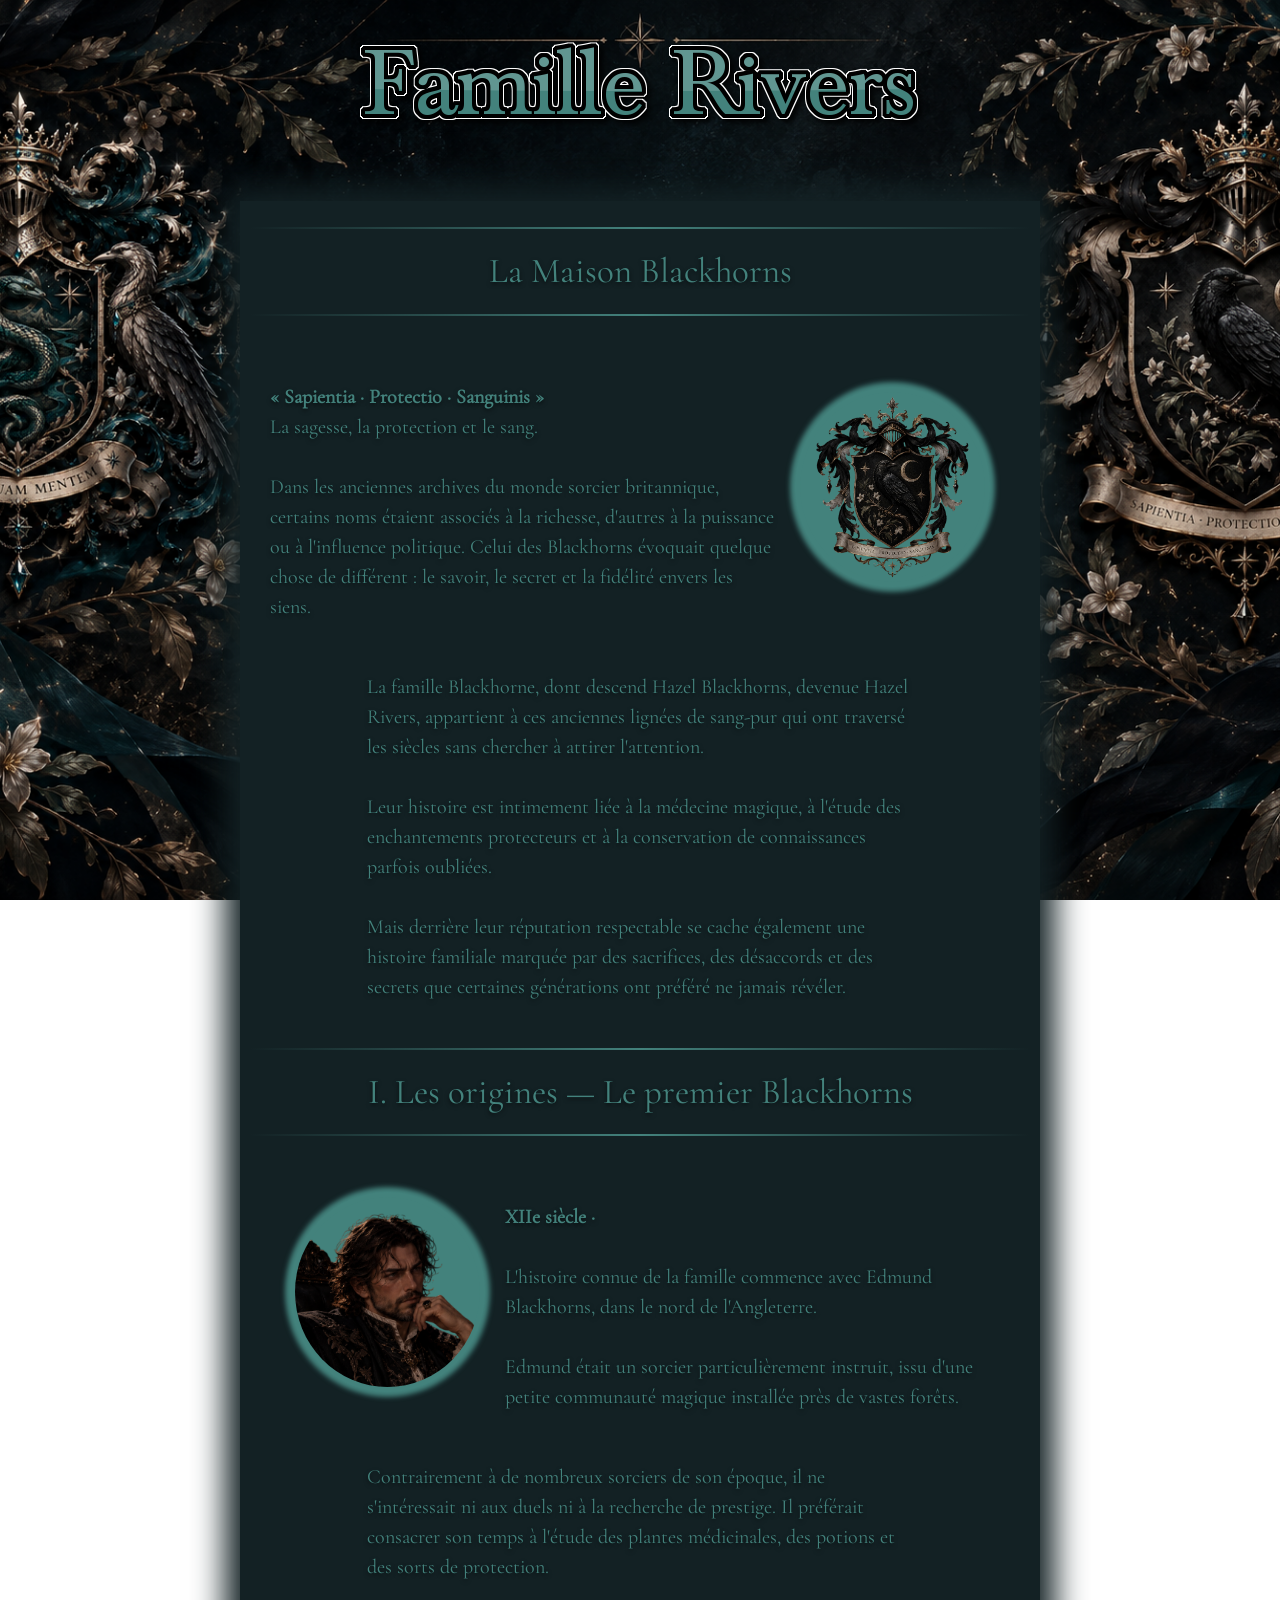
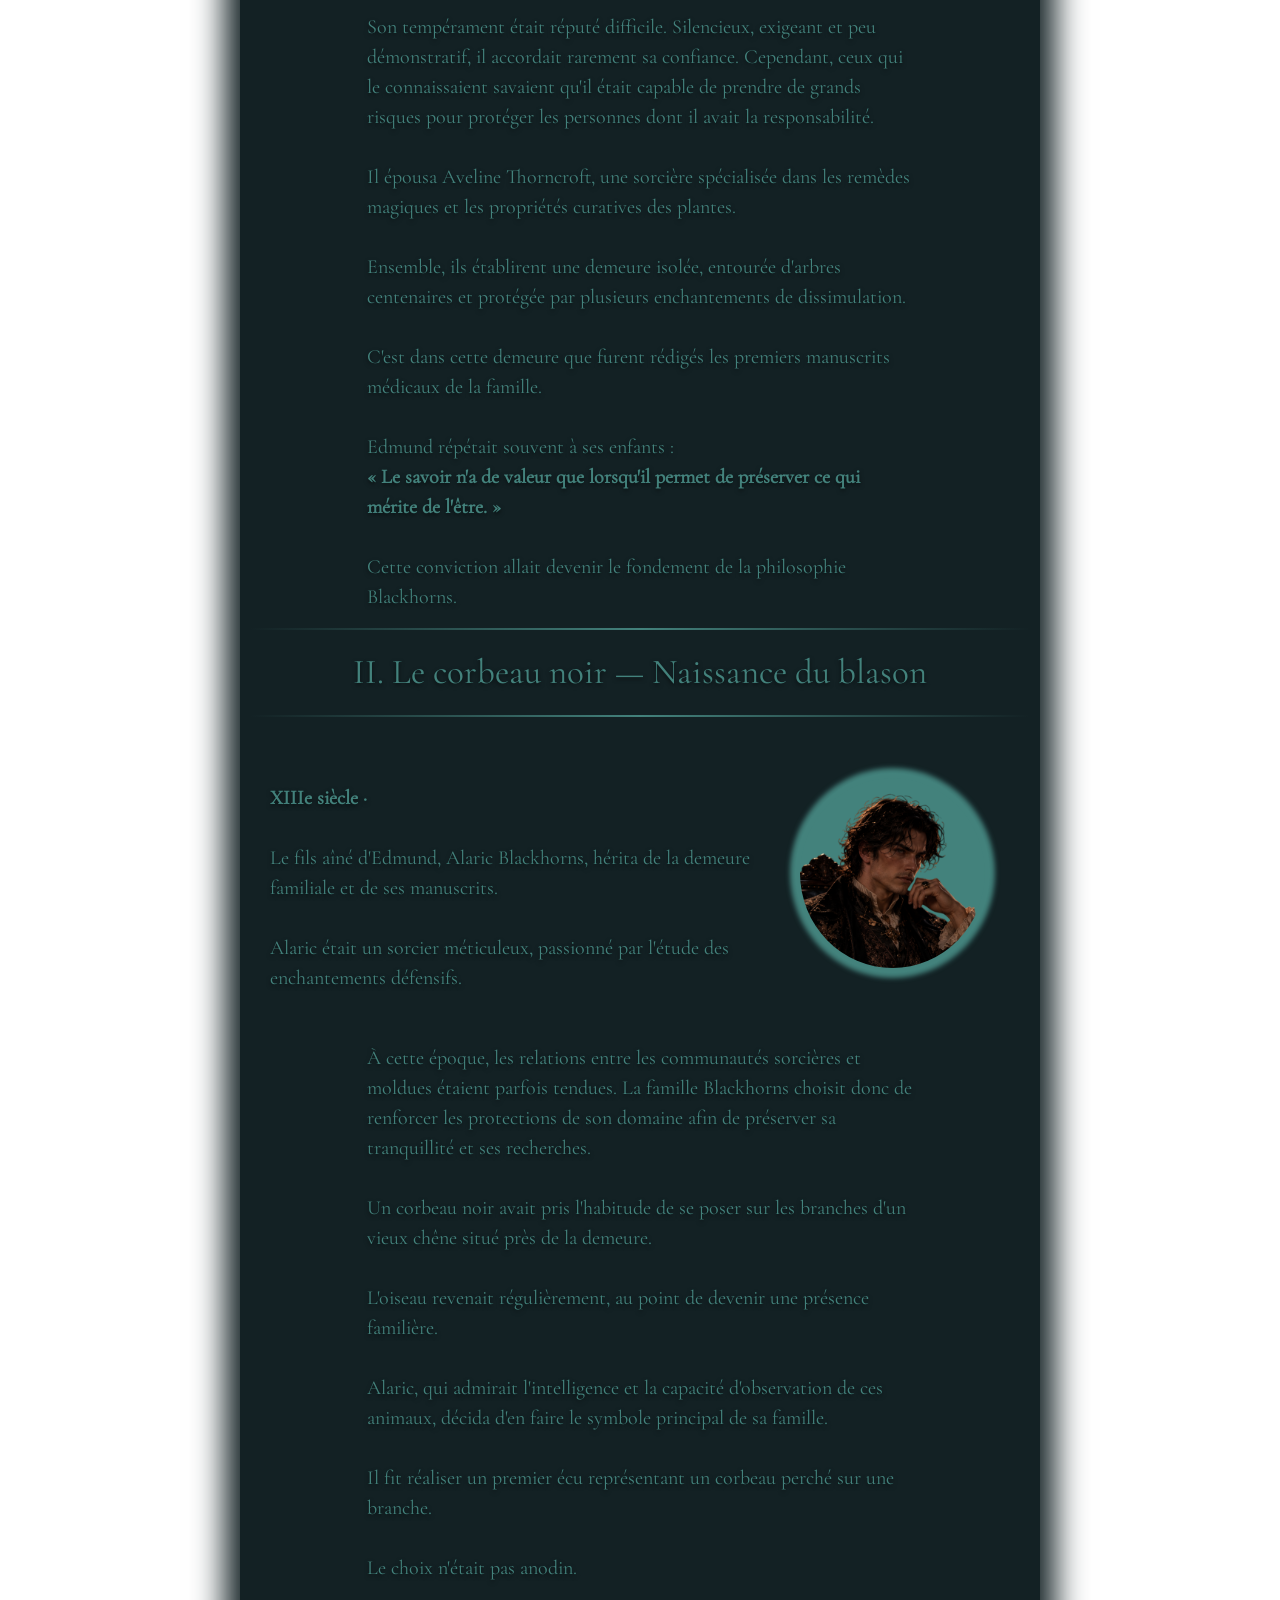
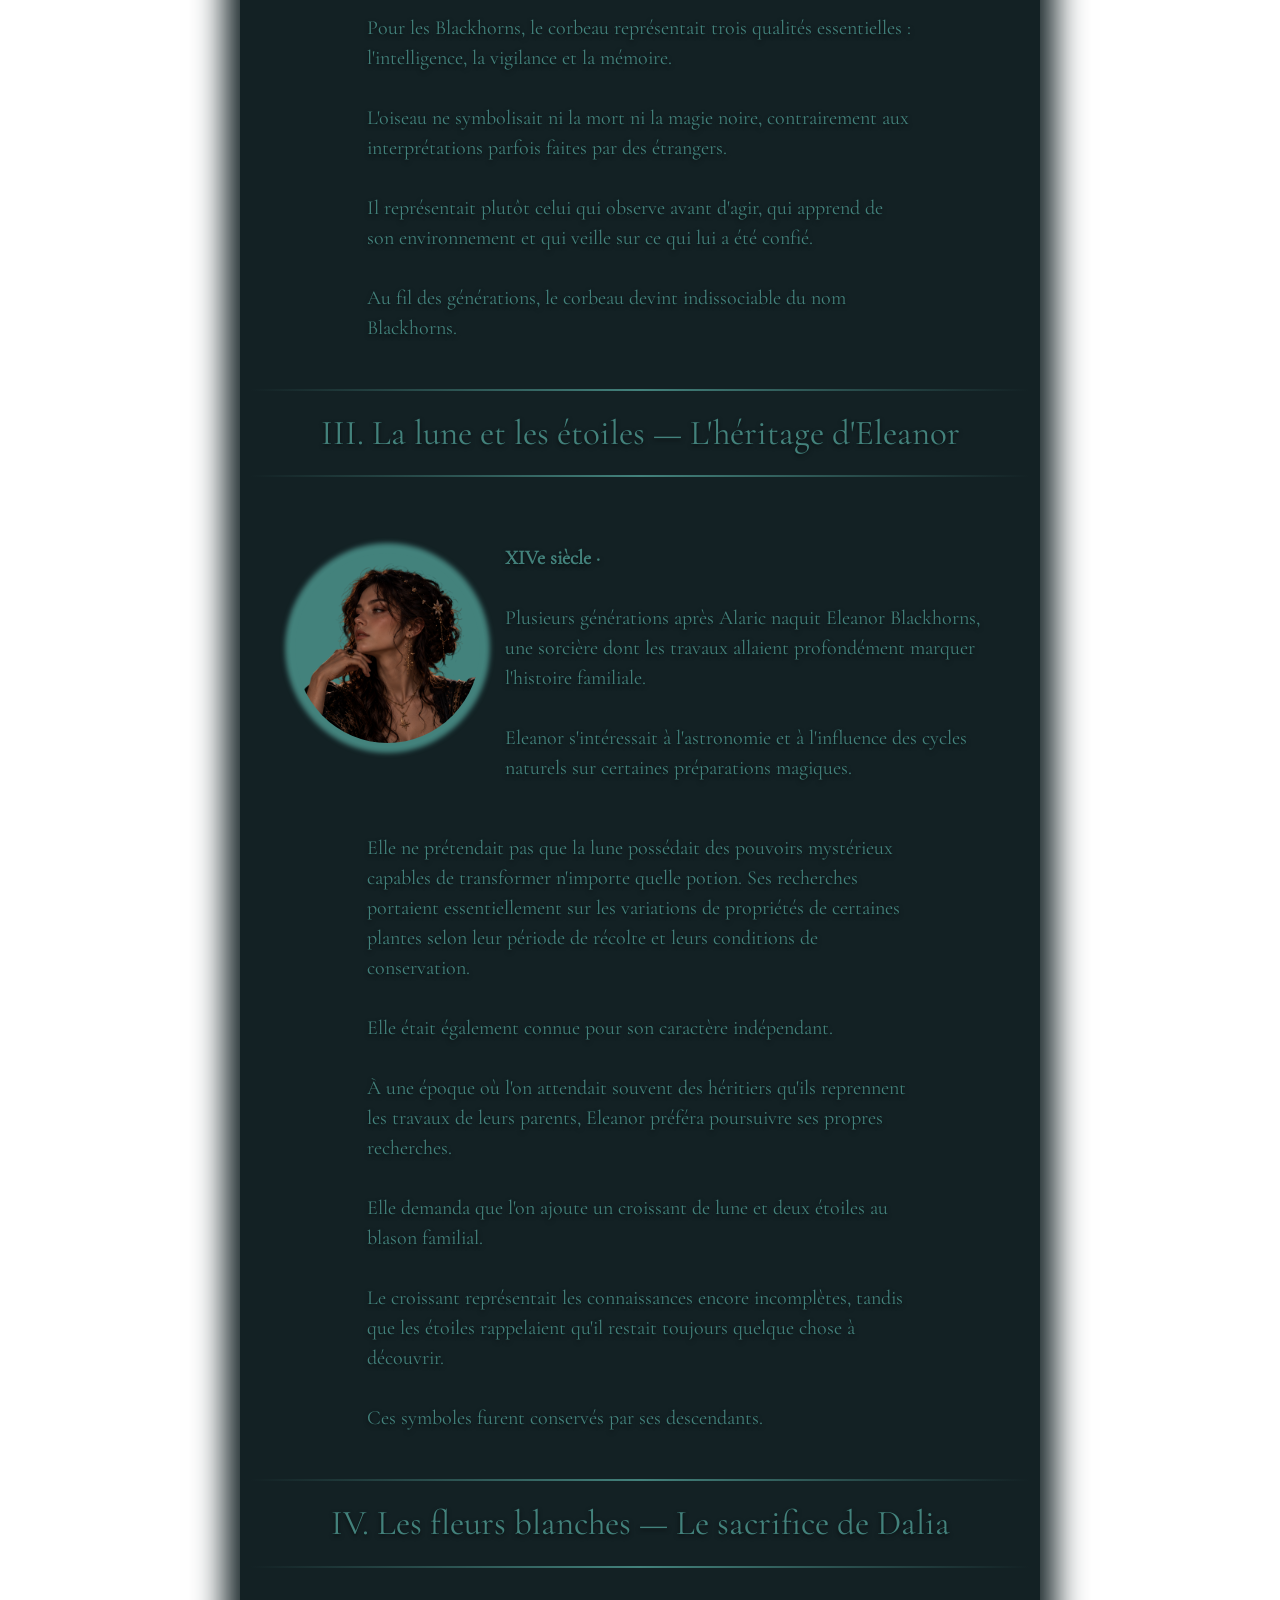
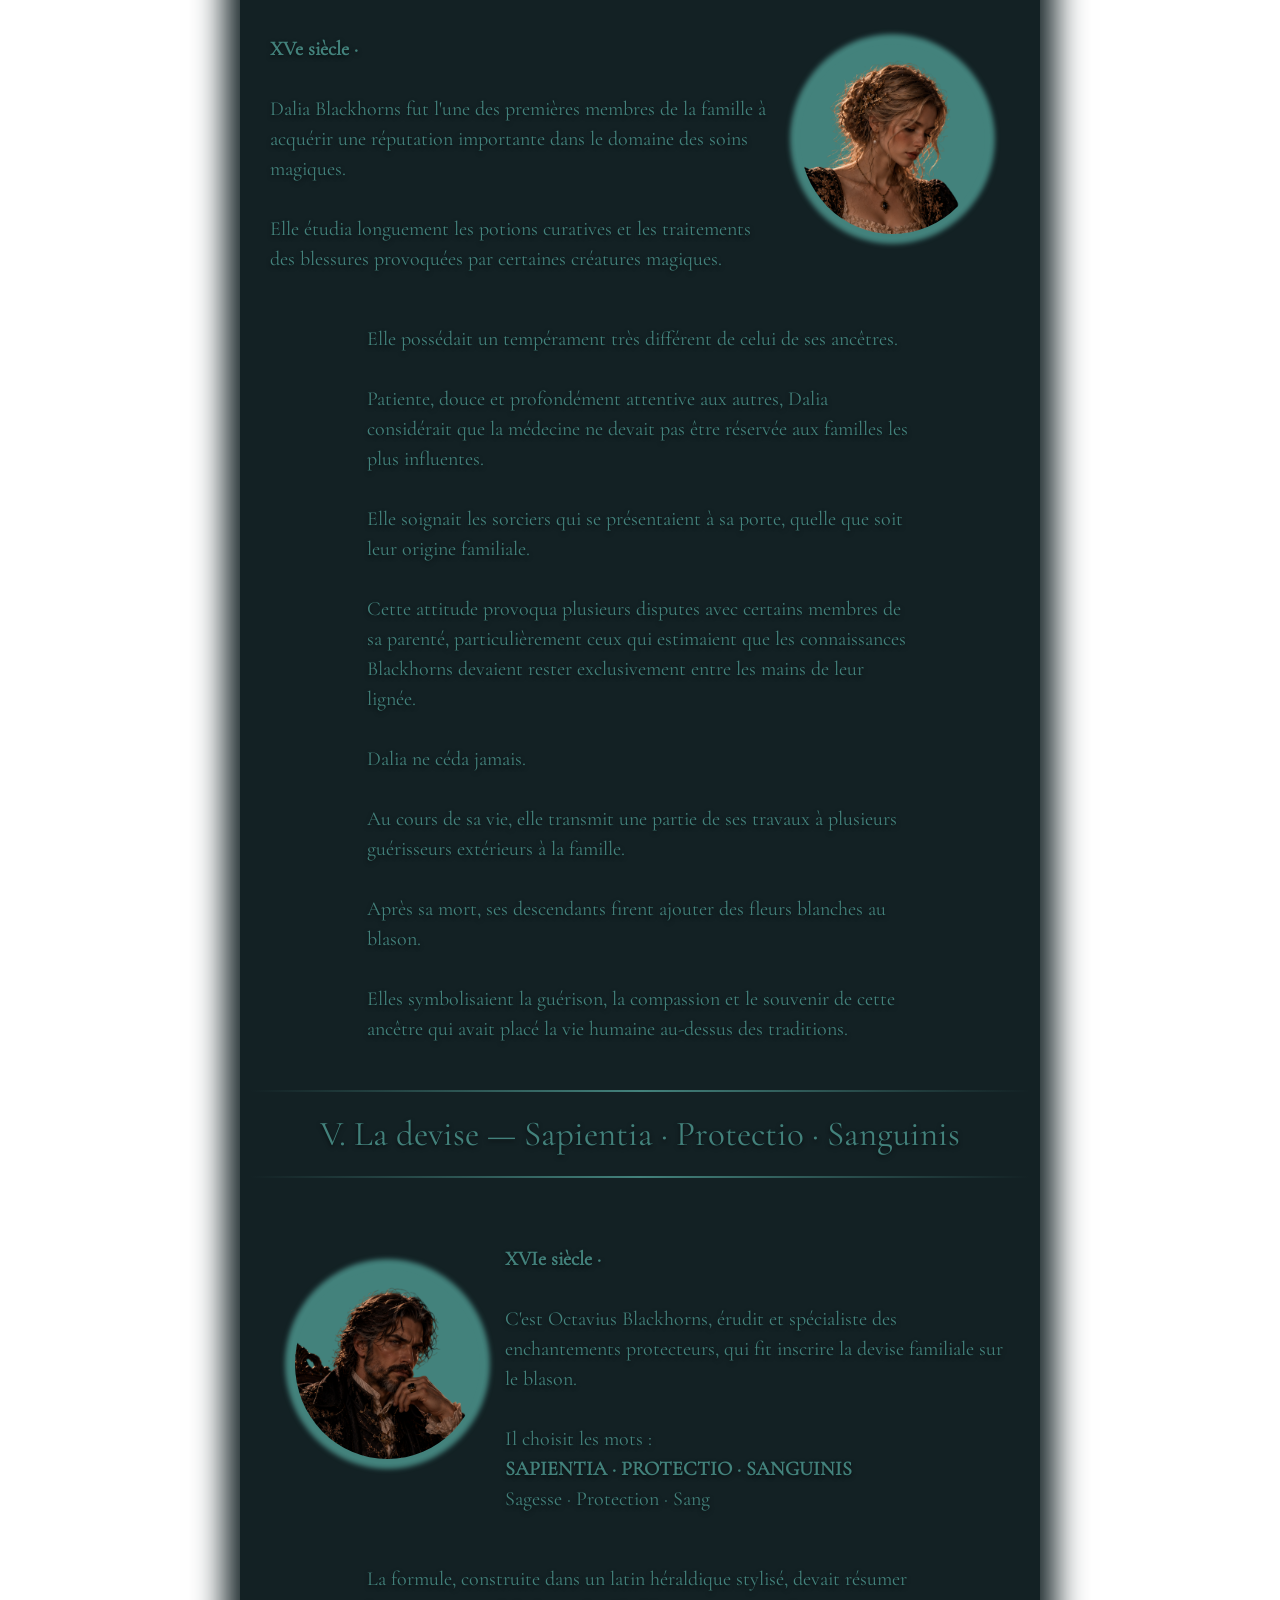
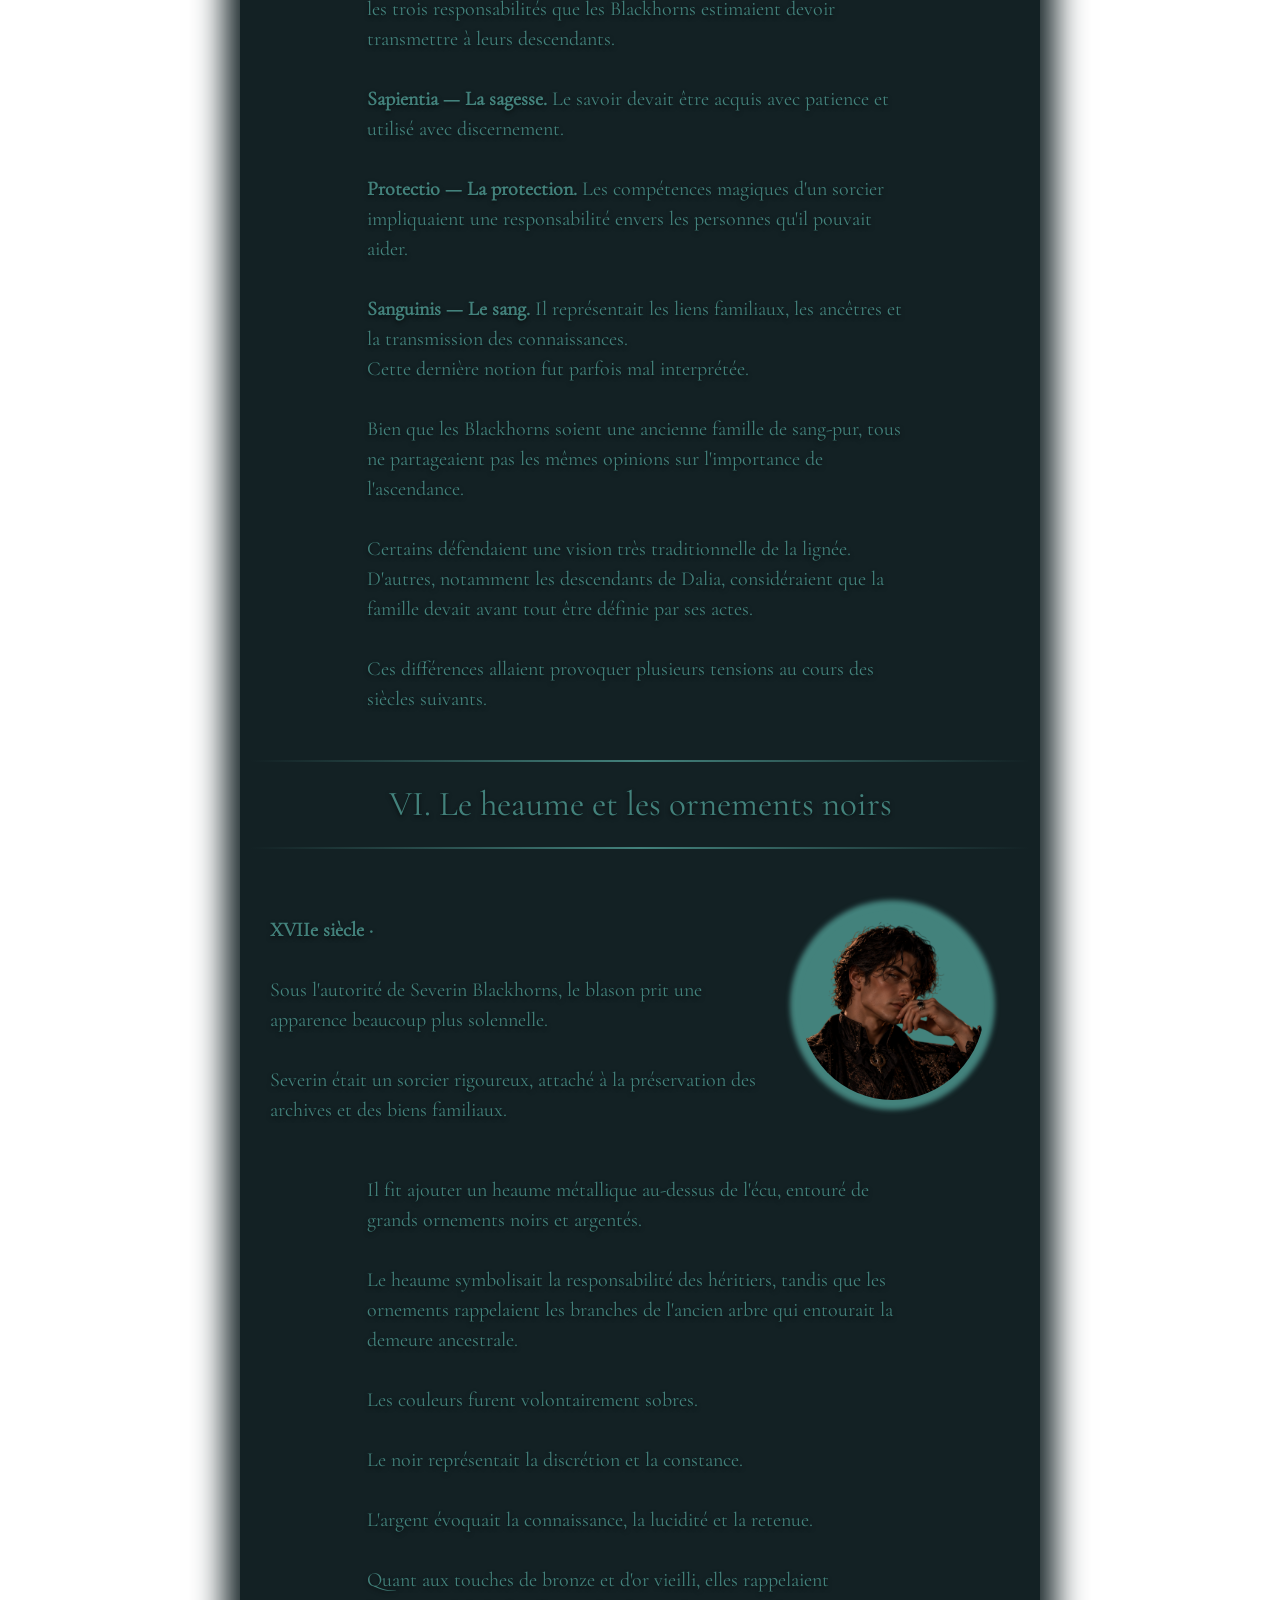
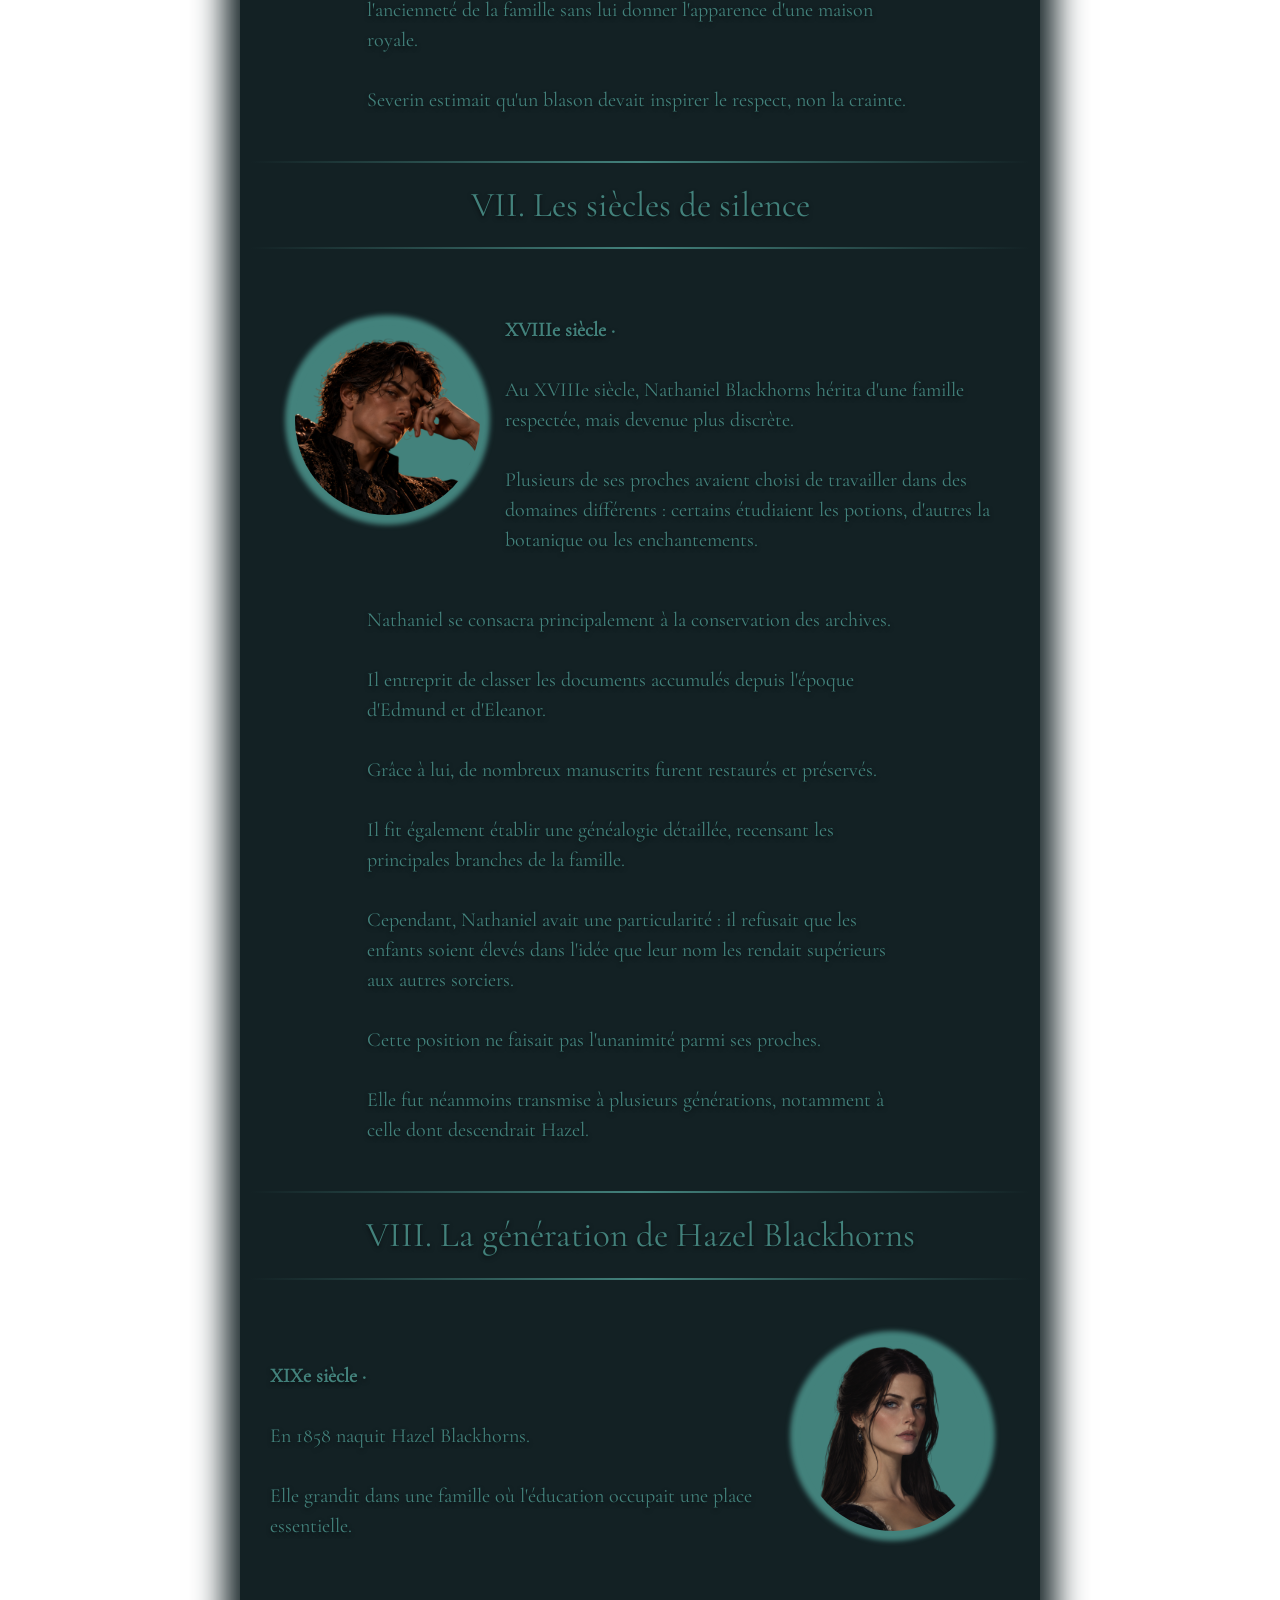
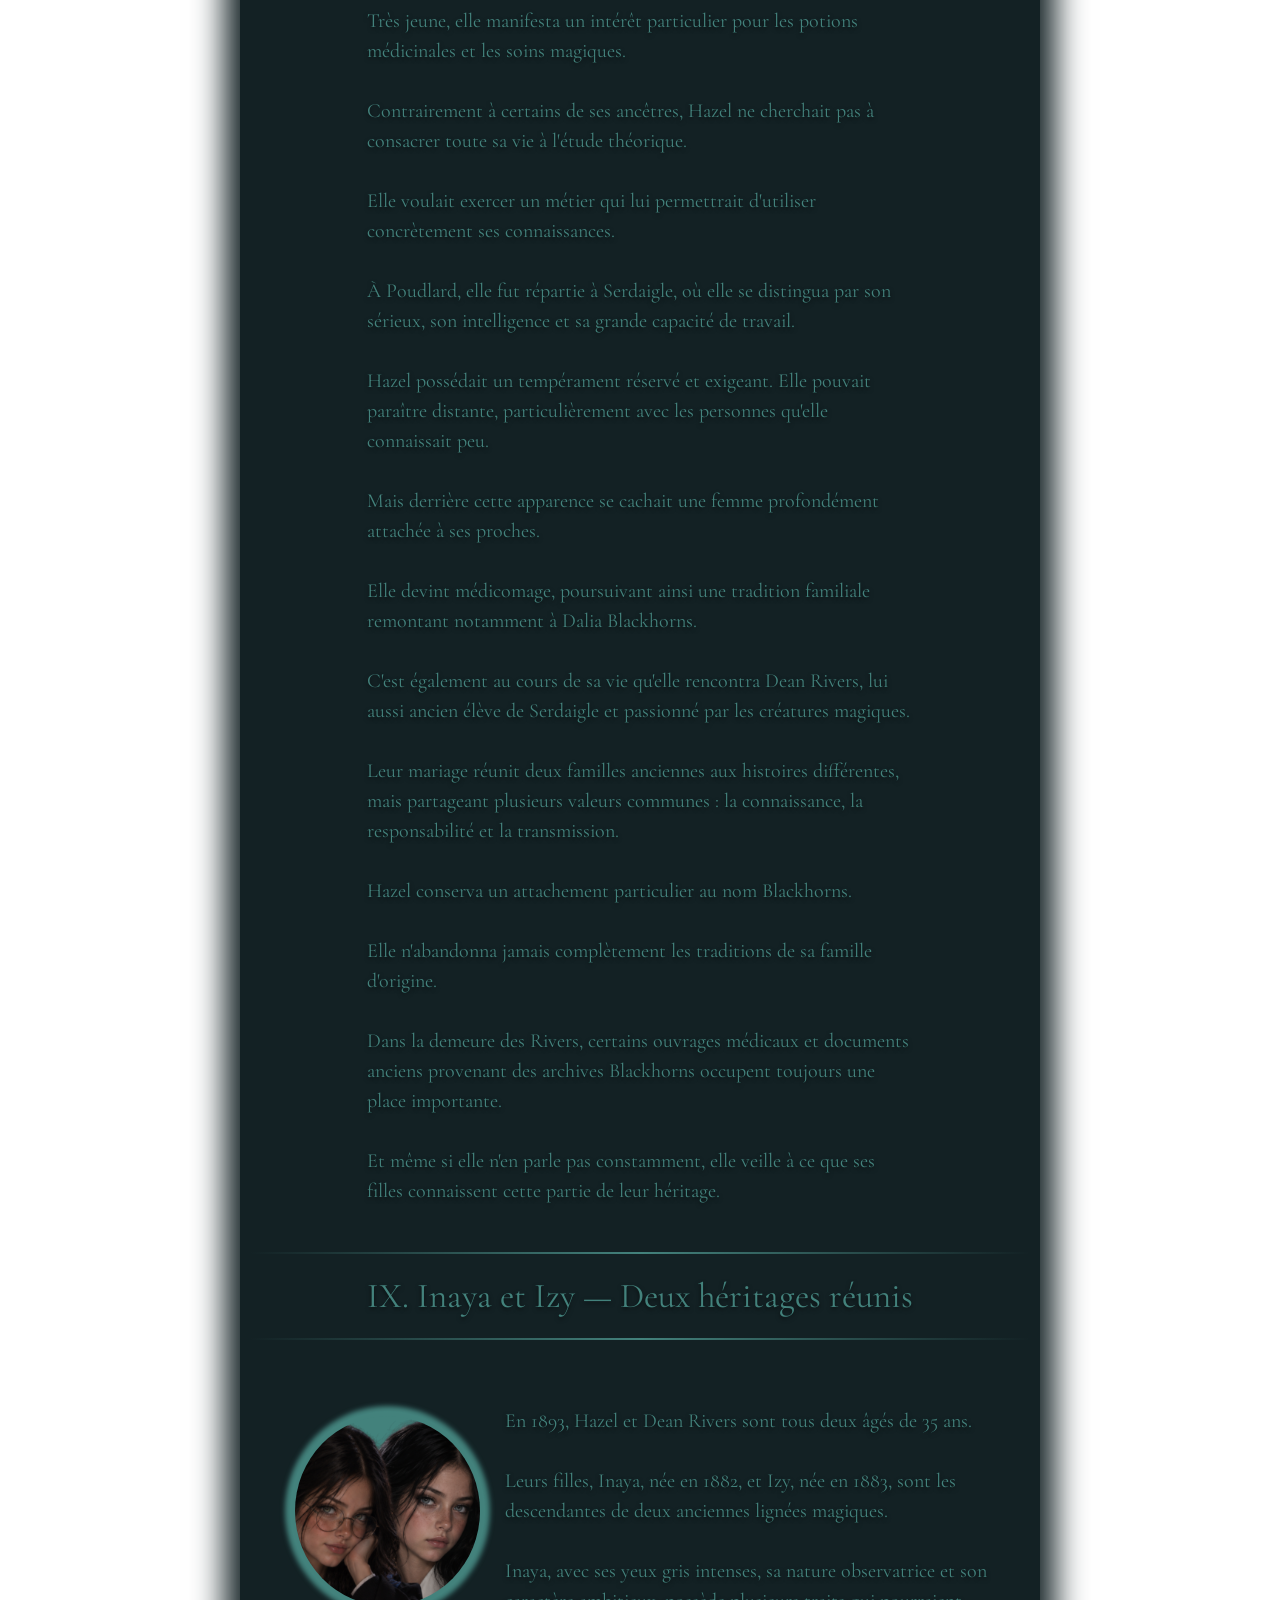
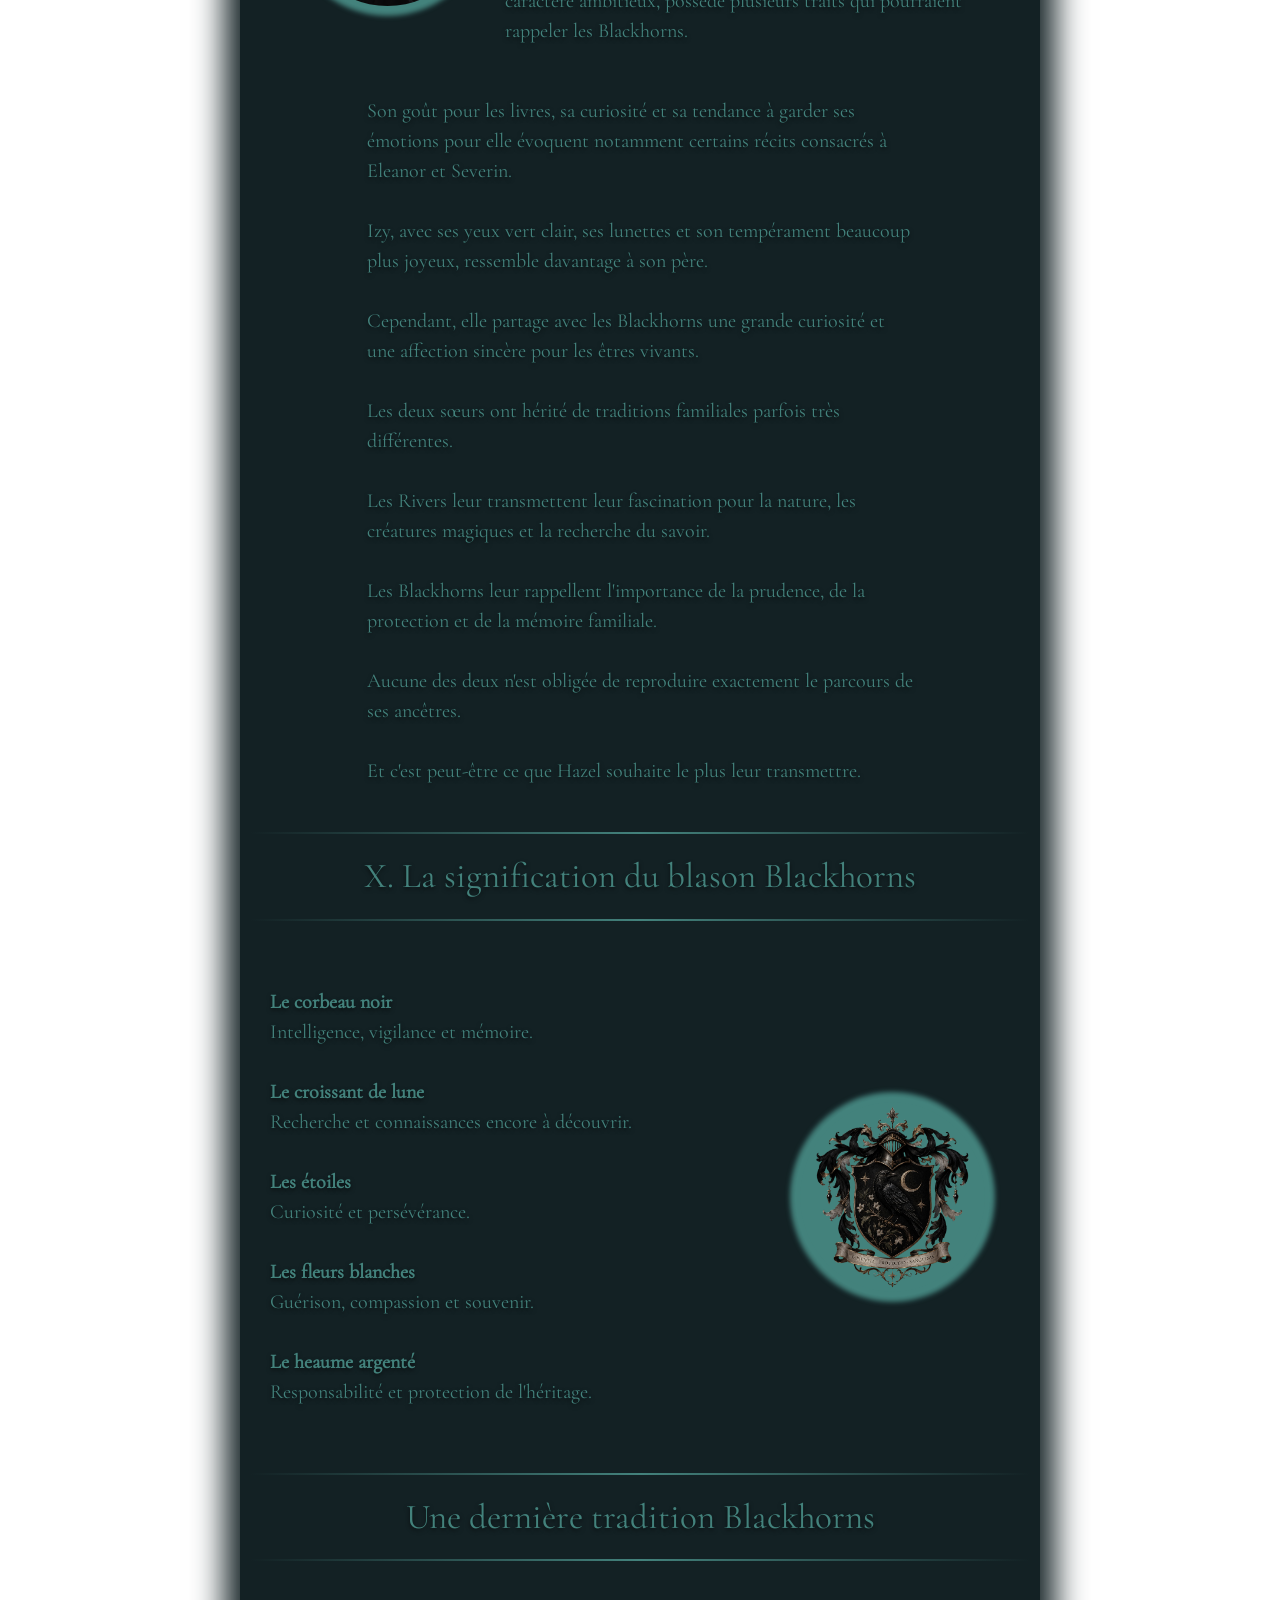
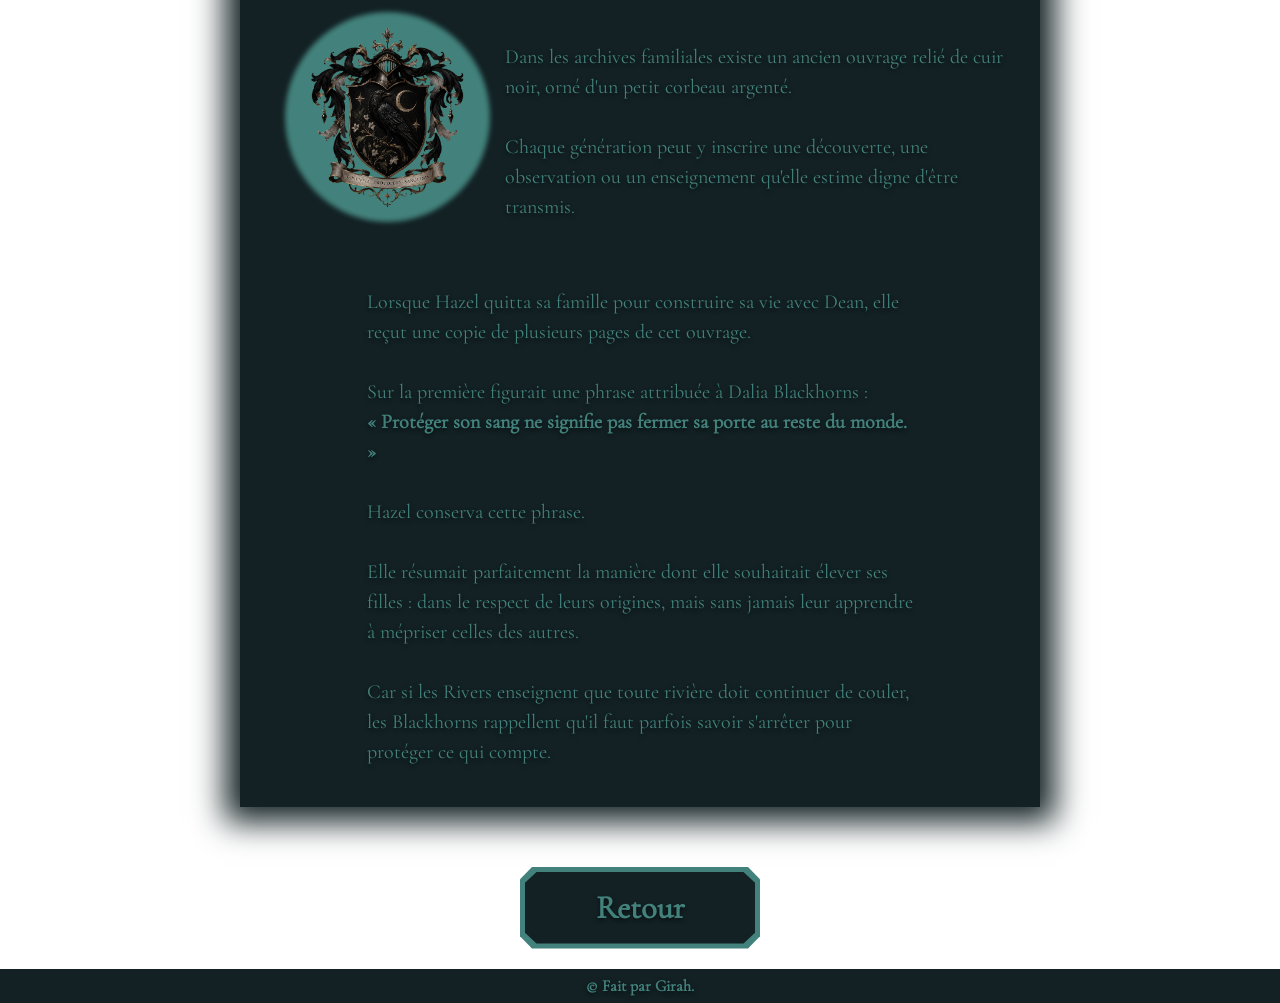
==== pages/blackhorns.html @ 3f609951 "Ajout img ancetre + blackhorns ok" ====
<!DOCTYPE html>
<html lang="en">
<head>
    <meta charset="UTF-8">
    <meta name="viewport" content="width=device-width, initial-scale=1.0">
    <title>Les Blackhorns</title>
    <link rel="stylesheet" href="../css/style.css">
</head>
<body>

    <header>
        <img src="../img/titre_header.png" alt="Titre du site" onclick="location.href='../index.html';" style="cursor: pointer;">
    </header>
    
    <main class="main-histoire">


        <div class="paragraphe">

            <hr class="gold-divider">
            <div class="txt-titre">
                <p>La Maison Blackhorns</p>
            </div>
            <hr class="gold-divider">

            <div class="txt-img">
                <div  class="cercle">
                    <img src="../img/embleme-blackhorns-petit.png" alt="Blason">
                </div>
                <div class="txt-para">
                    <b>« Sapientia · Protectio · Sanguinis »</b>
                    La sagesse, la protection et le sang.
                    
                    Dans les anciennes archives du monde sorcier britannique, certains noms étaient associés à la richesse, d'autres à la puissance ou à l'influence politique. Celui des Blackhorns évoquait quelque chose de différent : le savoir, le secret et la fidélité envers les siens. 
                </div>
            </div>
            <div class="txt-para">
                    La famille Blackhorne, dont descend Hazel Blackhorns, devenue Hazel Rivers, appartient à ces anciennes lignées de sang-pur qui ont traversé les siècles sans chercher à attirer l'attention.

                    Leur histoire est intimement liée à la médecine magique, à l'étude des enchantements protecteurs et à la conservation de connaissances parfois oubliées.

                    Mais derrière leur réputation respectable se cache également une histoire familiale marquée par des sacrifices, des désaccords et des secrets que certaines générations ont préféré ne jamais révéler.
            
            </div>
            
            <hr class="gold-divider">
            <div class="txt-titre">
                <p>I. Les origines — Le premier Blackhorns</p>
            </div>
            <hr class="gold-divider">

            <div class="img-txt">
                <div  class="cercle">
                    <img src="../img/blackhorns-edmund.png" alt="Edmund">
                </div>
                <div class="txt-para"> 
                    <b>XIIe siècle ·</b>

                    L'histoire connue de la famille commence avec Edmund Blackhorns, dans le nord de l'Angleterre.
                    
                    Edmund était un sorcier particulièrement instruit, issu d'une petite communauté magique installée près de vastes forêts.
                </div> 
            </div>
            <div class="txt-para"> 
                    Contrairement à de nombreux sorciers de son époque, il ne s'intéressait ni aux duels ni à la recherche de prestige. Il préférait consacrer son temps à l'étude des plantes médicinales, des potions et des sorts de protection.
                    
                    Son tempérament était réputé difficile. Silencieux, exigeant et peu démonstratif, il accordait rarement sa confiance. Cependant, ceux qui le connaissaient savaient qu'il était capable de prendre de grands risques pour protéger les personnes dont il avait la responsabilité.
                    
                    Il épousa Aveline Thorncroft, une sorcière spécialisée dans les remèdes magiques et les propriétés curatives des plantes.
                    
                    Ensemble, ils établirent une demeure isolée, entourée d'arbres centenaires et protégée par plusieurs enchantements de dissimulation.
                    
                    C'est dans cette demeure que furent rédigés les premiers manuscrits médicaux de la famille.
                    
                    Edmund répétait souvent à ses enfants :
                    <b>« Le savoir n'a de valeur que lorsqu'il permet de préserver ce qui mérite de l'être. »</b>
                    
                    Cette conviction allait devenir le fondement de la philosophie Blackhorns.
            </div> 

            <hr class="gold-divider">
            <div class="txt-titre">
                <p>II. Le corbeau noir — Naissance du blason</p>
            </div>
            <hr class="gold-divider">

            <div class="txt-img">
                <div  class="cercle">
                    <img src="../img/blackhorns-alaric.png" alt="Alaric">
                </div>
                <div class="txt-para">
                    <b>XIIIe siècle ·</b> 

                    Le fils aîné d'Edmund, Alaric Blackhorns, hérita de la demeure familiale et de ses manuscrits.

                    Alaric était un sorcier méticuleux, passionné par l'étude des enchantements défensifs.
                </div>
            </div>
            <div class="txt-para">
                    À cette époque, les relations entre les communautés sorcières et moldues étaient parfois tendues. La famille Blackhorns choisit donc de renforcer les protections de son domaine afin de préserver sa tranquillité et ses recherches.

                    Un corbeau noir avait pris l'habitude de se poser sur les branches d'un vieux chêne situé près de la demeure.

                    L'oiseau revenait régulièrement, au point de devenir une présence familière.

                    Alaric, qui admirait l'intelligence et la capacité d'observation de ces animaux, décida d'en faire le symbole principal de sa famille.

                    Il fit réaliser un premier écu représentant un corbeau perché sur une branche.

                    Le choix n'était pas anodin.

                    Pour les Blackhorns, le corbeau représentait trois qualités essentielles : l'intelligence, la vigilance et la mémoire.

                    L'oiseau ne symbolisait ni la mort ni la magie noire, contrairement aux interprétations parfois faites par des étrangers.

                    Il représentait plutôt celui qui observe avant d'agir, qui apprend de son environnement et qui veille sur ce qui lui a été confié.

                    Au fil des générations, le corbeau devint indissociable du nom Blackhorns.

            </div>

            <hr class="gold-divider">
            <div class="txt-titre">
                <p>III. La lune et les étoiles — L'héritage d'Eleanor</p>
            </div>
            <hr class="gold-divider">

            <div class="img-txt">
                <div  class="cercle">
                    <img src="../img/blackhorns-eleanor.png" alt="Eleanor">
                </div>
                <div class="txt-para"> 
                    <b>XIVe siècle ·</b>

                    Plusieurs générations après Alaric naquit Eleanor Blackhorns, une sorcière dont les travaux allaient profondément marquer l'histoire familiale.

                    Eleanor s'intéressait à l'astronomie et à l'influence des cycles naturels sur certaines préparations magiques.
                </div> 
            </div>
            <div class="txt-para"> 
                    Elle ne prétendait pas que la lune possédait des pouvoirs mystérieux capables de transformer n'importe quelle potion. Ses recherches portaient essentiellement sur les variations de propriétés de certaines plantes selon leur période de récolte et leurs conditions de conservation.

                    Elle était également connue pour son caractère indépendant.

                    À une époque où l'on attendait souvent des héritiers qu'ils reprennent les travaux de leurs parents, Eleanor préféra poursuivre ses propres recherches.

                    Elle demanda que l'on ajoute un croissant de lune et deux étoiles au blason familial.

                    Le croissant représentait les connaissances encore incomplètes, tandis que les étoiles rappelaient qu'il restait toujours quelque chose à découvrir.

                    Ces symboles furent conservés par ses descendants.

            </div> 
         
            <hr class="gold-divider">
            <div class="txt-titre">
                <p>IV. Les fleurs blanches — Le sacrifice de Dalia</p>
            </div>
            <hr class="gold-divider">

            <div class="txt-img">
                <div  class="cercle">
                    <img src="../img/blackhorns-dalia.png" alt="Dalia">
                </div>
                <div class="txt-para">
                    <b>XVe siècle ·</b> 

                    Dalia Blackhorns fut l'une des premières membres de la famille à acquérir une réputation importante dans le domaine des soins magiques.

                    Elle étudia longuement les potions curatives et les traitements des blessures provoquées par certaines créatures magiques.
                </div>
            </div>
            <div class="txt-para">
                   Elle possédait un tempérament très différent de celui de ses ancêtres.

                   Patiente, douce et profondément attentive aux autres, Dalia considérait que la médecine ne devait pas être réservée aux familles les plus influentes.

                   Elle soignait les sorciers qui se présentaient à sa porte, quelle que soit leur origine familiale.

                   Cette attitude provoqua plusieurs disputes avec certains membres de sa parenté, particulièrement ceux qui estimaient que les connaissances Blackhorns devaient rester exclusivement entre les mains de leur lignée.

                   Dalia ne céda jamais.

                   Au cours de sa vie, elle transmit une partie de ses travaux à plusieurs guérisseurs extérieurs à la famille.

                   Après sa mort, ses descendants firent ajouter des fleurs blanches au blason.

                   Elles symbolisaient la guérison, la compassion et le souvenir de cette ancêtre qui avait placé la vie humaine au-dessus des traditions.

            </div>
            
            <hr class="gold-divider">
            <div class="txt-titre">
                <p>V. La devise — Sapientia · Protectio · Sanguinis</p>
            </div>
            <hr class="gold-divider">

            <div class="img-txt">
                <div  class="cercle">
                    <img src="../img/blackhorns-octavius.png" alt="Octavius">
                </div>
                <div class="txt-para"> 
                    <b>XVIe siècle · </b>

                    C'est Octavius Blackhorns, érudit et spécialiste des enchantements protecteurs, qui fit inscrire la devise familiale sur le blason.
                
                    Il choisit les mots :
                    <b>SAPIENTIA · PROTECTIO · SANGUINIS</b>
                    Sagesse · Protection · Sang
                </div> 
            </div>
            <div class="txt-para"> 
                    La formule, construite dans un latin héraldique stylisé, devait résumer les trois responsabilités que les Blackhorns estimaient devoir transmettre à leurs descendants.

                    <b>Sapientia — La sagesse.</b> Le savoir devait être acquis avec patience et utilisé avec discernement.

                    <b>Protectio — La protection.</b> Les compétences magiques d'un sorcier impliquaient une responsabilité envers les personnes qu'il pouvait aider.

                    <b>Sanguinis — Le sang.</b> Il représentait les liens familiaux, les ancêtres et la transmission des connaissances.
                    Cette dernière notion fut parfois mal interprétée.

                    Bien que les Blackhorns soient une ancienne famille de sang-pur, tous ne partageaient pas les mêmes opinions sur l'importance de l'ascendance.

                    Certains défendaient une vision très traditionnelle de la lignée. D'autres, notamment les descendants de Dalia, considéraient que la famille devait avant tout être définie par ses actes.

                    Ces différences allaient provoquer plusieurs tensions au cours des siècles suivants.

            </div> 

            <hr class="gold-divider">
            <div class="txt-titre">
                <p>VI. Le heaume et les ornements noirs</p>
            </div>
            <hr class="gold-divider">

            <div class="txt-img">
                <div  class="cercle">
                    <img src="../img/blackhorns-severin.png" alt="Severin">
                </div>
                <div class="txt-para">
                    <b>XVIIe siècle · </b>

                    Sous l'autorité de Severin Blackhorns, le blason prit une apparence beaucoup plus solennelle.

                    Severin était un sorcier rigoureux, attaché à la préservation des archives et des biens familiaux.
                </div>
            </div>
            <div class="txt-para">
                   Il fit ajouter un heaume métallique au-dessus de l'écu, entouré de grands ornements noirs et argentés.

                   Le heaume symbolisait la responsabilité des héritiers, tandis que les ornements rappelaient les branches de l'ancien arbre qui entourait la demeure ancestrale.

                   Les couleurs furent volontairement sobres.

                   Le noir représentait la discrétion et la constance.

                   L'argent évoquait la connaissance, la lucidité et la retenue.

                   Quant aux touches de bronze et d'or vieilli, elles rappelaient l'ancienneté de la famille sans lui donner l'apparence d'une maison royale.

                   Severin estimait qu'un blason devait inspirer le respect, non la crainte.

            </div>
            
            <hr class="gold-divider">
            <div class="txt-titre">
                <p>VII. Les siècles de silence</p>
            </div>
            <hr class="gold-divider">

            <div class="img-txt">
                <div  class="cercle">
                    <img src="../img/blackhorns-nathaniel.png" alt="Nathaniel">
                </div>
                <div class="txt-para"> 
                    <b>XVIIIe siècle ·</b>

                    Au XVIIIe siècle, Nathaniel Blackhorns hérita d'une famille respectée, mais devenue plus discrète.

                    Plusieurs de ses proches avaient choisi de travailler dans des domaines différents : certains étudiaient les potions, d'autres la botanique ou les enchantements.
                </div> 
            </div>
            <div class="txt-para"> 
                    Nathaniel se consacra principalement à la conservation des archives.

                    Il entreprit de classer les documents accumulés depuis l'époque d'Edmund et d'Eleanor.

                    Grâce à lui, de nombreux manuscrits furent restaurés et préservés.

                    Il fit également établir une généalogie détaillée, recensant les principales branches de la famille.

                    Cependant, Nathaniel avait une particularité : il refusait que les enfants soient élevés dans l'idée que leur nom les rendait supérieurs aux autres sorciers.

                    Cette position ne faisait pas l'unanimité parmi ses proches.

                    Elle fut néanmoins transmise à plusieurs générations, notamment à celle dont descendrait Hazel.
                    
            </div> 

            <hr class="gold-divider">
            <div class="txt-titre">
                <p>VIII. La génération de Hazel Blackhorns</p>
            </div>
            <hr class="gold-divider">

            <div class="txt-img">
                <div  class="cercle">
                    <img src="../img/hazel.png" alt="Hazel">
                </div>
                <div class="txt-para">
                    <b>XIXe siècle · </b>

                    En 1858 naquit Hazel Blackhorns.

                    Elle grandit dans une famille où l'éducation occupait une place essentielle.
                </div>
            </div>
            <div class="txt-para">
                   Très jeune, elle manifesta un intérêt particulier pour les potions médicinales et les soins magiques.

                   Contrairement à certains de ses ancêtres, Hazel ne cherchait pas à consacrer toute sa vie à l'étude théorique.

                   Elle voulait exercer un métier qui lui permettrait d'utiliser concrètement ses connaissances.

                   À Poudlard, elle fut répartie à Serdaigle, où elle se distingua par son sérieux, son intelligence et sa grande capacité de travail.

                   Hazel possédait un tempérament réservé et exigeant. Elle pouvait paraître distante, particulièrement avec les personnes qu'elle connaissait peu.

                   Mais derrière cette apparence se cachait une femme profondément attachée à ses proches.

                   Elle devint médicomage, poursuivant ainsi une tradition familiale remontant notamment à Dalia Blackhorns.

                   C'est également au cours de sa vie qu'elle rencontra Dean Rivers, lui aussi ancien élève de Serdaigle et passionné par les créatures magiques.

                   Leur mariage réunit deux familles anciennes aux histoires différentes, mais partageant plusieurs valeurs communes : la connaissance, la responsabilité et la transmission.

                   Hazel conserva un attachement particulier au nom Blackhorns.

                   Elle n'abandonna jamais complètement les traditions de sa famille d'origine.

                   Dans la demeure des Rivers, certains ouvrages médicaux et documents anciens provenant des archives Blackhorns occupent toujours une place importante.

                   Et même si elle n'en parle pas constamment, elle veille à ce que ses filles connaissent cette partie de leur héritage.

            </div>

            <hr class="gold-divider">
            <div class="txt-titre">
                <p>IX. Inaya et Izy — Deux héritages réunis</p>
            </div>
            <hr class="gold-divider">

            <div class="img-txt">
                <div  class="cercle">
                    <img src="../img/inizy.png" alt="Inaya et Izy">
                </div>
                <div class="txt-para"> 
                    En 1893, Hazel et Dean Rivers sont tous deux âgés de 35 ans.

                    Leurs filles, Inaya, née en 1882, et Izy, née en 1883, sont les descendantes de deux anciennes lignées magiques.

                    Inaya, avec ses yeux gris intenses, sa nature observatrice et son caractère ambitieux, possède plusieurs traits qui pourraient rappeler les Blackhorns.
                </div> 
            </div>
            <div class="txt-para"> 
                    Son goût pour les livres, sa curiosité et sa tendance à garder ses émotions pour elle évoquent notamment certains récits consacrés à Eleanor et Severin.

                    Izy, avec ses yeux vert clair, ses lunettes et son tempérament beaucoup plus joyeux, ressemble davantage à son père.

                    Cependant, elle partage avec les Blackhorns une grande curiosité et une affection sincère pour les êtres vivants.

                    Les deux sœurs ont hérité de traditions familiales parfois très différentes.

                    Les Rivers leur transmettent leur fascination pour la nature, les créatures magiques et la recherche du savoir.

                    Les Blackhorns leur rappellent l'importance de la prudence, de la protection et de la mémoire familiale.

                    Aucune des deux n'est obligée de reproduire exactement le parcours de ses ancêtres.

                    Et c'est peut-être ce que Hazel souhaite le plus leur transmettre.
                    
            </div> 

            <hr class="gold-divider">
            <div class="txt-titre">
                <p>X. La signification du blason Blackhorns</p>
            </div>
            <hr class="gold-divider">

            <div class="txt-img">
                <div  class="cercle">
                    <img src="../img/embleme-blackhorns-petit.png" alt="Emblème Blackhorns">
                </div>
                <div class="txt-para">
                    <b>Le corbeau noir</b>
                    Intelligence, vigilance et mémoire.

                    <b>Le croissant de lune</b>
                    Recherche et connaissances encore à découvrir.

                    <b>Les étoiles</b>
                    Curiosité et persévérance.

                    <b>Les fleurs blanches</b>
                    Guérison, compassion et souvenir.

                    <b>Le heaume argenté</b>
                    Responsabilité et protection de l'héritage.

                </div>
            </div>

            <hr class="gold-divider">
            <div class="txt-titre">
                <p>Une dernière tradition Blackhorns</p>
            </div>
            <hr class="gold-divider">

            <div class="img-txt">
                <div  class="cercle">
                    <img src="../img/embleme-blackhorns-petit.png" alt="Emblème Blackhorns">
                </div>
                <div class="txt-para"> 
                    Dans les archives familiales existe un ancien ouvrage relié de cuir noir, orné d'un petit corbeau argenté.

                    Chaque génération peut y inscrire une découverte, une observation ou un enseignement qu'elle estime digne d'être transmis.
                </div> 
            </div>
            <div class="txt-para"> 
                    Lorsque Hazel quitta sa famille pour construire sa vie avec Dean, elle reçut une copie de plusieurs pages de cet ouvrage.

                    Sur la première figurait une phrase attribuée à Dalia Blackhorns :
                    <b>« Protéger son sang ne signifie pas fermer sa porte au reste du monde. »</b>

                    Hazel conserva cette phrase.

                    Elle résumait parfaitement la manière dont elle souhaitait élever ses filles : dans le respect de leurs origines, mais sans jamais leur apprendre à mépriser celles des autres.

                    Car si les Rivers enseignent que toute rivière doit continuer de couler, les Blackhorns rappellent qu'il faut parfois savoir s'arrêter pour protéger ce qui compte.
                    
            </div> 
        </div>

       <div class="box-emblem btn-retour" onclick="location.href='../index.html';" style="cursor: pointer;">
            <div class="btn-emblem-border">
                <p class="btn-emblem">Retour</p>
            </div>
        </div>
    </main>

    <footer>
        <p>&copy; Fait par Girah.</p>
    </footer>
</body>
</html>
---- css/style.css ----
/*RESET CSS*/
/* 1. Use a more-intuitive box-sizing model */
*, *::before, *::after {
    box-sizing: border-box;
  }
  /* 2. Remove default margin */
  * {
    margin: 0;
  }
  body {
    /* 3. Add accessible line-height */
    line-height: 1.5;
    /* 4. Improve text rendering */
    -webkit-font-smoothing: antialiased;
  }
  /* 5. Improve media defaults */
  img, picture, video, canvas, svg {
    display: block;
    max-width: 100%;
  }
  /* 6. Inherit fonts for form controls */
  input, button, textarea, select {
    font: inherit;
  }
  /* 7. Avoid text overflows */
  p, h1, h2, h3, h4, h5, h6 {
    overflow-wrap: break-word;
  }
  /* 8. Improve line wrapping */
  p {
    text-wrap: pretty;
  }
  h1, h2, h3, h4, h5, h6 {
    text-wrap: balance;
  }
  /*
    9. Create a root stacking context
  */
  #root, #__next {
    isolation: isolate;
  }

  img, body, html {
    color-scheme: only light;
}

  /*BODY*/

  @font-face {
    font-family: "Cormorant Garamond";
    src: url("/fonts/CormorantGaramond-VariableFont_wght.ttf") format("truetype");
    font-weight: normal;
    font-style: normal;
}

body {
    background-image: url('../img/background.png');
    background-size: cover; 
    background-position: center center; 
    background-repeat: no-repeat;
    background-attachment: fixed; 
    
    font-family: "Cormorant Garamond", serif;

    display: flex;
    flex-direction: column;
    align-items: center;
    min-height: 100vh;
    max-width: 100%;
    margin: 0%;
    box-sizing: border-box;
}

/*HEADER*/
header{
    padding: 10px;
    width: 70%;
    display: flex;
    justify-content: center;
}

header img {
    min-width: 300px;
}

/*MAIN*/
main {
    flex: 1;
    display: flex;
    flex-direction: column;
    align-items: center;
    width: 100%;
}

/* Index Emblem */

.box-emblem {
    display: inline-flex;
    flex-direction: column;
    align-items: center;
    width: 60%;
    max-width: 300px;
    margin-top: 10px;
    transition: transform 0.3s ease; /* animation fluide */
}

.box-emblem:hover {
    transform: scale(1.1); /* zoom à 110% de taille initiale */
}

.emblem {
    position: relative;
    width: 95%;
    clip-path: polygon(10% 1%, 90% 1%, 95% 5%, 95% 75%, 50% 96%, 5% 75%, 5% 5% );
    overflow: hidden;
    background-color:#43827c;
}

.emblem img {
    width: 100%;
    object-fit: cover;
}

.emblem-border {
    width: 100%;
    clip-path: polygon(10% 0%, 90% 0%, 95% 5%, 95% 75%, 50% 98%, 5% 75%, 5% 5%);
    background-color:#132124;
    display: flex;
    justify-content: center;
    align-items: center;
    padding: 2%;
    position: relative; /* essentiel pour positionner absolument le texte enfant */
}
  
.emblem-text {
      position: absolute;
      bottom: 20%; /* place le texte vers le bas (ajuste selon tes préférences) */
      text-align: center;
      color: #43827c; /* couleur du texte */
      font-weight: bold;
      font-size: 1.7em;
      text-shadow: 0 1px 2px rgba(0,0,0,0.9); /* effet ombre pour lisibilité */
      pointer-events: none; 
      user-select: none;
      background-color: #132124 ;
      width: 100%;
}

/*BOUTONS*/
.btn-emblem {
    background-color:#132124 ;
    padding: 5%;
    clip-path: polygon(5% 0%, 95% 0%, 100% 15%, 100% 85%, 95% 100%, 5% 100%, 0% 85%, 0% 15% );
    font-size: 1.8em;
    font-weight: bold;
    color: #43827c;
    text-align: center;
    text-shadow: 0 2px 4px rgba(0,0,0,0.6); /* effet ombre pour lisibilité */
}

.btn-emblem-border {
    width: 80%;
    background-color:#43827c ;
    padding: 5px;
    clip-path: polygon(5% 0%, 95% 0%, 100% 15%, 100% 85%, 95% 100%, 5% 100%, 0% 85%, 0% 15% );
}

.btn-retour {
  margin: 30px 0px 20px 0px;
}




/*BOUTONS*/

.btn-retour {
  margin: 30px 0px 20px 0px;
}

/*DIV DE TEXTE*/

.paragraphe {
  display: flex;
  flex-direction: column;
  align-items: center;
  width: 80%;
  background-color: #132124 ;
  color: #43827c; ;
  text-shadow: 0 2px 4px rgba(0,0,0,0.6); 
  padding: 10px;
  box-shadow: 0 0 30px 15px #132124;
  font-weight: 500;
  font-size: 20px;
  margin: 30px;
}

.paragraphe span {
  font-size: 20px;
  font-weight: bold;
}

.emblem-para {
  width: 80%;
  margin : 20px;
}

.txt-pres {
  white-space: pre-line;
  font-size: 25px;
}


.txt-pres span {
  font-weight: bold;
  text-decoration: underline;
  font-size: 25px;
}

.txt-para {
  white-space: pre-line;
}

.cercle {
  width: 200px;
  height: 200px;
  border-radius: 50%;
  overflow: hidden;
  background-color: #43827c ;
  display: flex;
  padding: 5px;
  box-shadow: 0 0 5px 5px #43827c;
  margin: 20px;
}

.cercle img {
  background-color:#43827c;
  border-radius: 50%;
}

.txt-img, .img-txt {
  display: flex;
  flex-direction: column;
  align-items: center;
  padding: 20px 0px 20px 0px;
}

#box-arbre {
  background-color: #bfd4ce;
  padding: 10px;
  box-shadow: 0 0 30px 15px #bfd4ce;
}

.gold-divider {
  border: none;
  height: 2px;
  width: 100%;
  background: linear-gradient(
  to right,
  transparent,
  #43827c 50%,
  transparent
);
  margin: 1rem 0;
}

.txt-titre {
  display: flex;
  flex-direction: column;
  align-items: center;
  width: 100%;
  font-size: 35px;
}



/*FOOTER*/
footer {
    text-align: center;
    padding: 5px;
    background-color: #132124;
    color: #43827c;
    width: 100%;
    font-weight: bold;
    text-shadow: 0 2px 4px rgba(0,0,0,0.6); /* effet ombre pour lisibilité */
}


/*RESPONSIVE*/
/* Tablette (à partir de 768px) */
@media screen and (min-width: 768px) {
    #main-index {
        flex-direction: row;
        justify-content: space-evenly;
        width: 100%;
    }

    .main-histoire {
      max-width: 1000px;
    }

    .img-txt {
      padding: 2ch;
      display: flex;
      flex-direction: row;
      justify-content: space-between;
      width: 100%;
    }

    .txt-img {
      padding: 20px;
      display: flex;
      flex-direction: row-reverse;
      justify-content: space-between;
      width: 100%;
    }

    .cercle {
      width: 30%;
      width: 200px;
    }
    .txt-para, .txt-pres {
      width: 70%;
      min-width: 300px;
      max-width: 750px;
    }

    .emblem-para {
      width: 30%;
    }

    
}

/* Bureau (à partir de 1024px) */
@media screen and (min-width: 1024px) {
    main {
        font-size: 18px;
    }
}
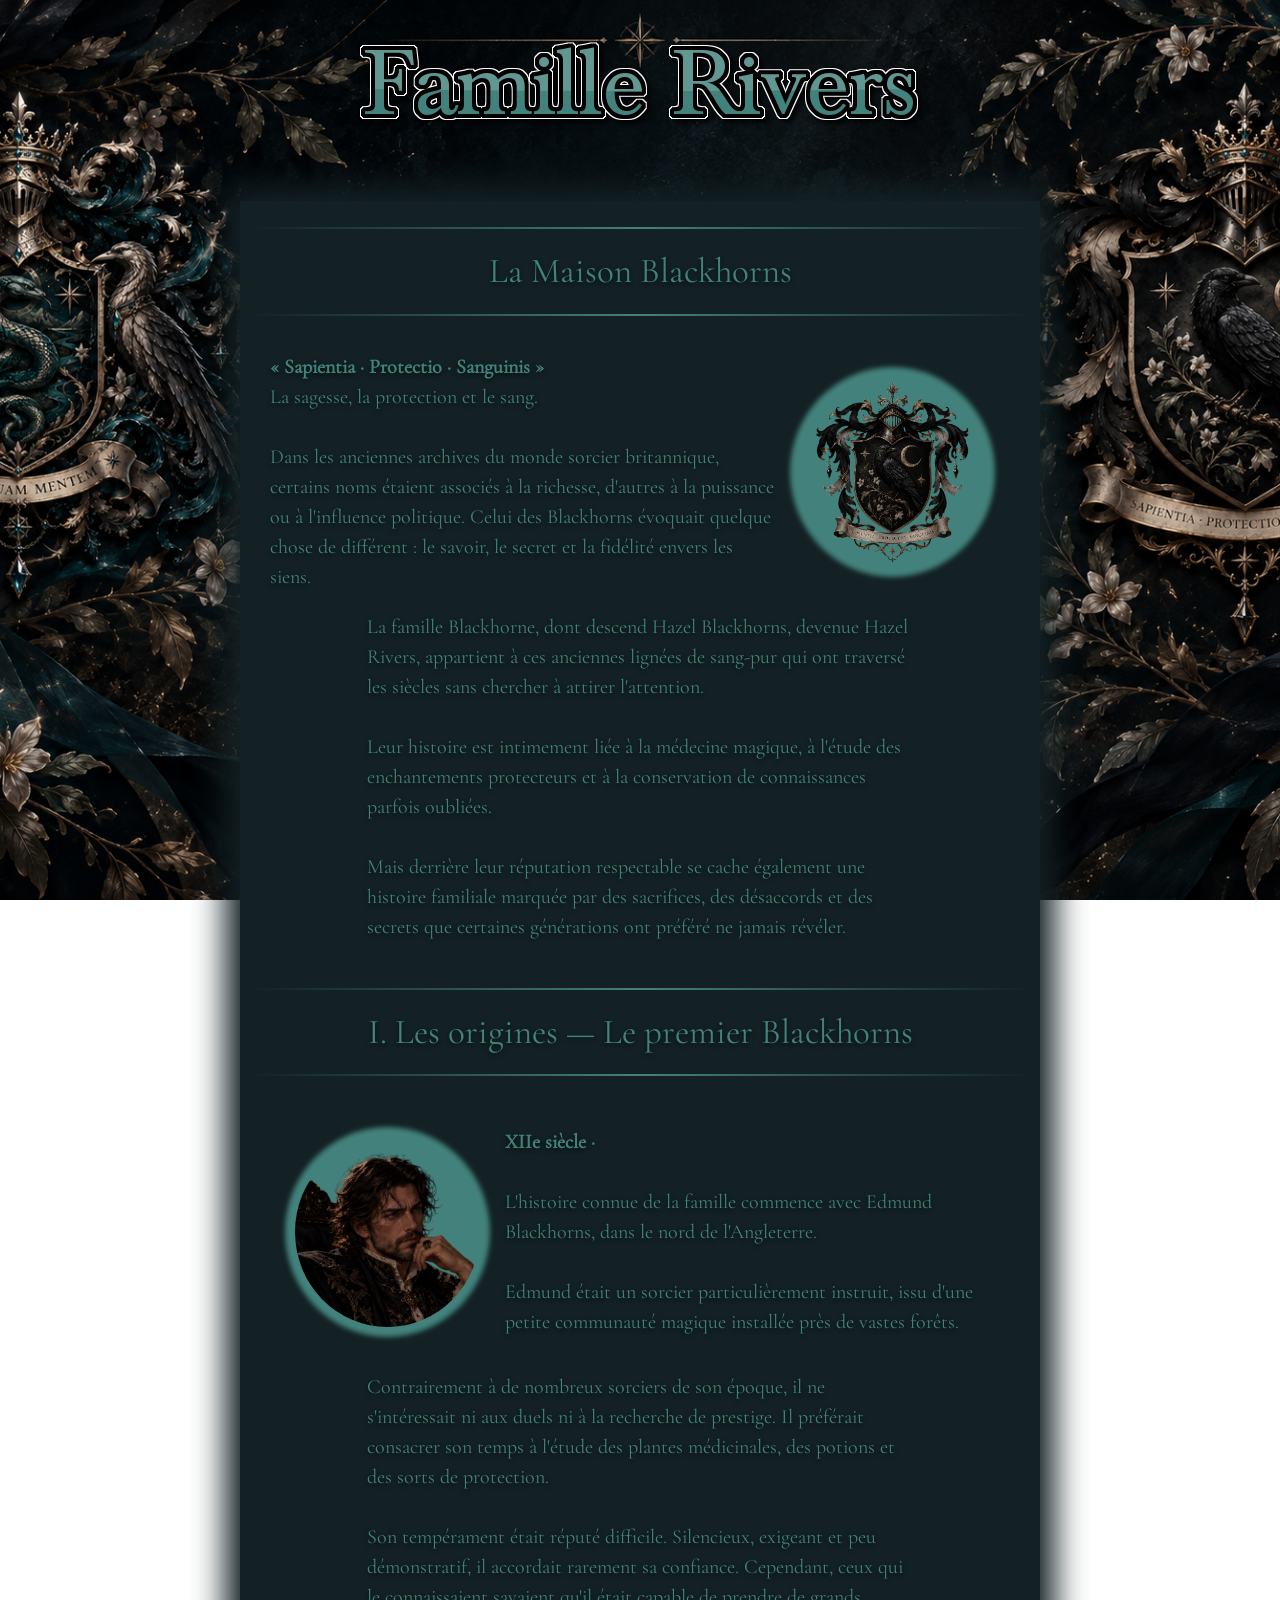
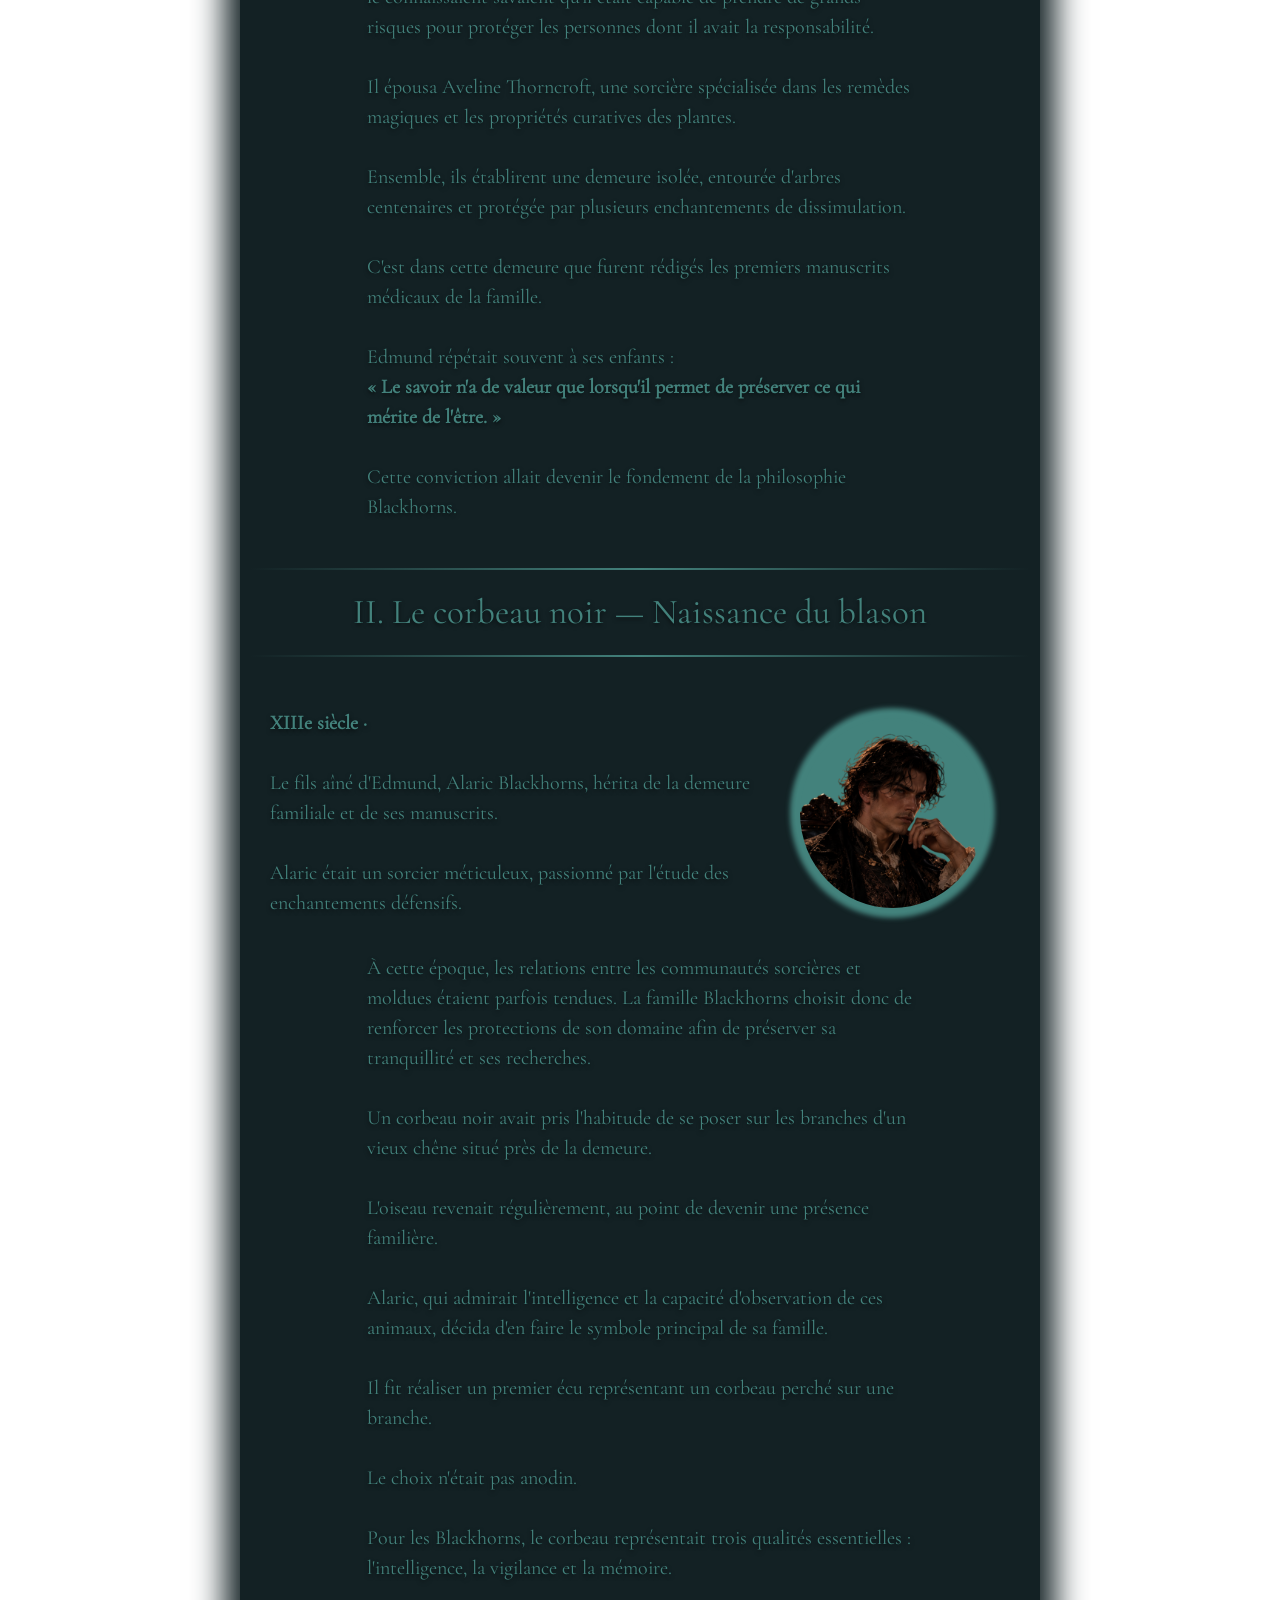
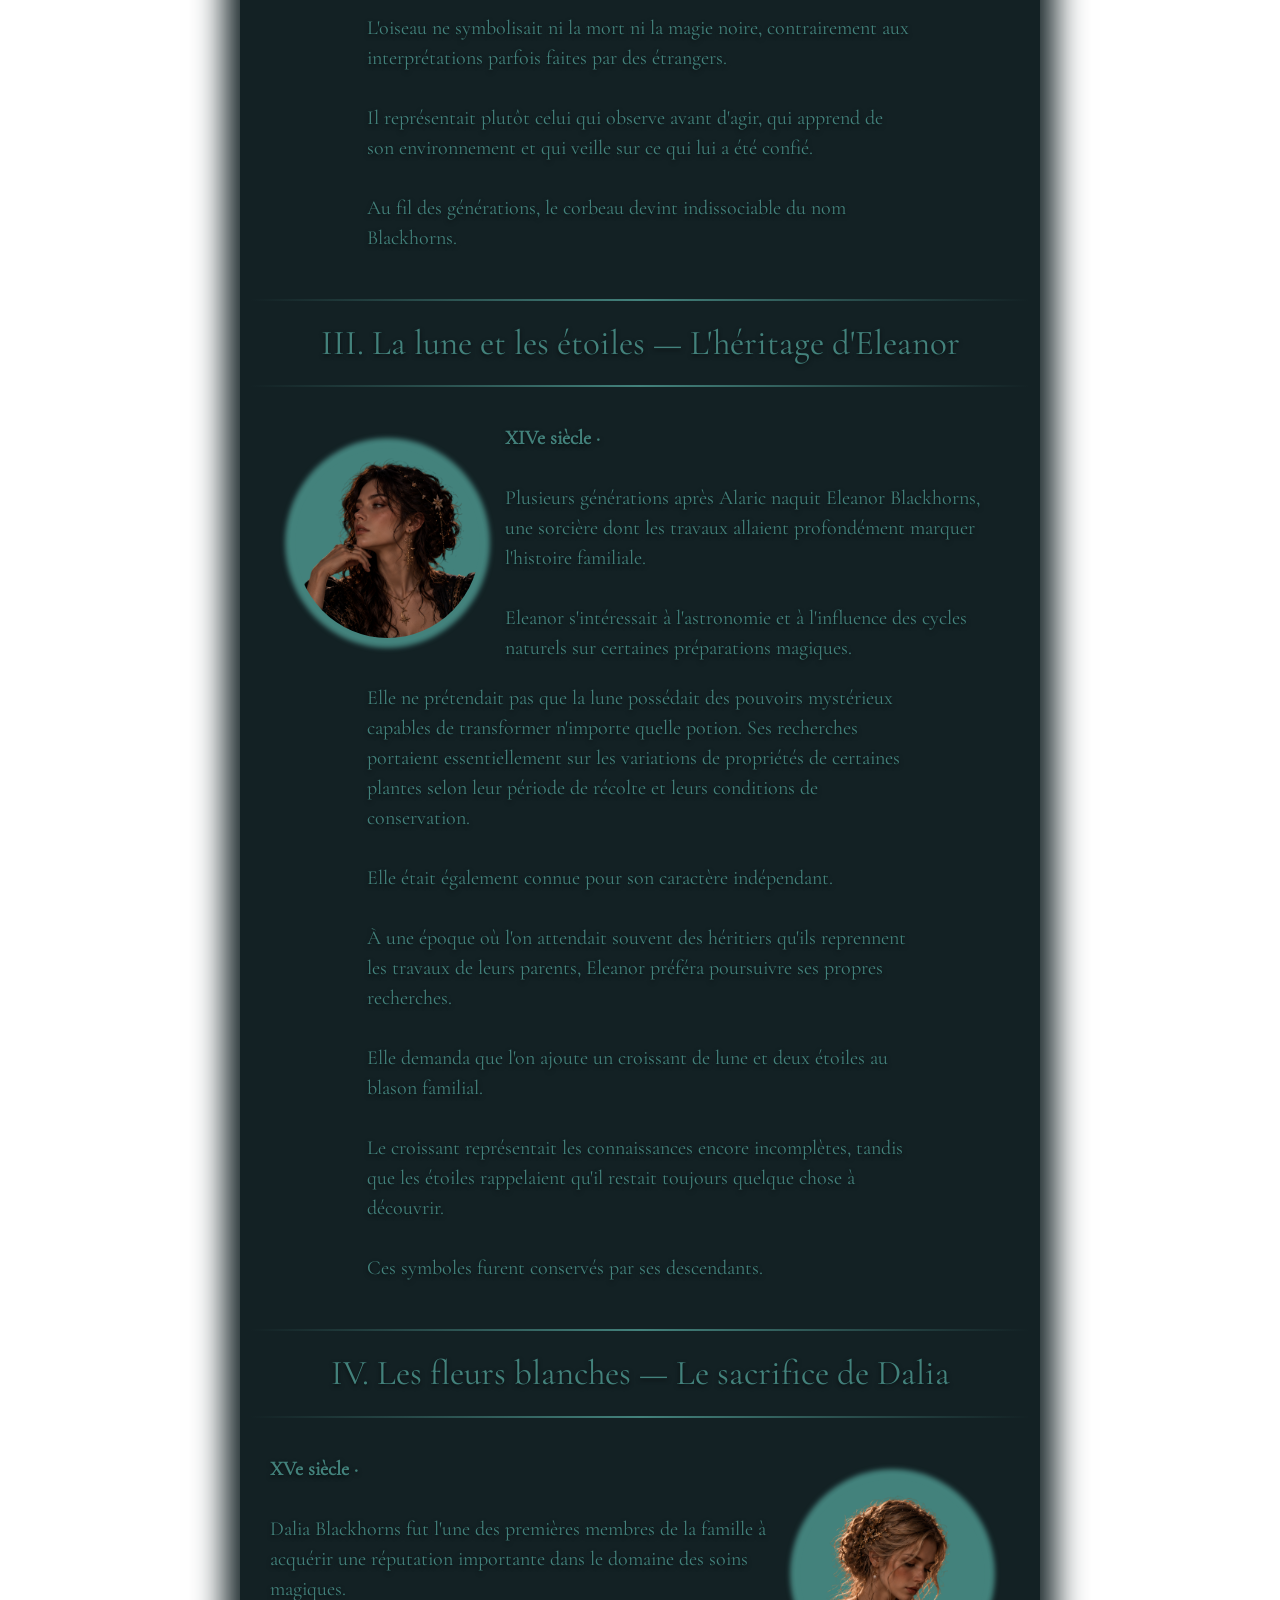
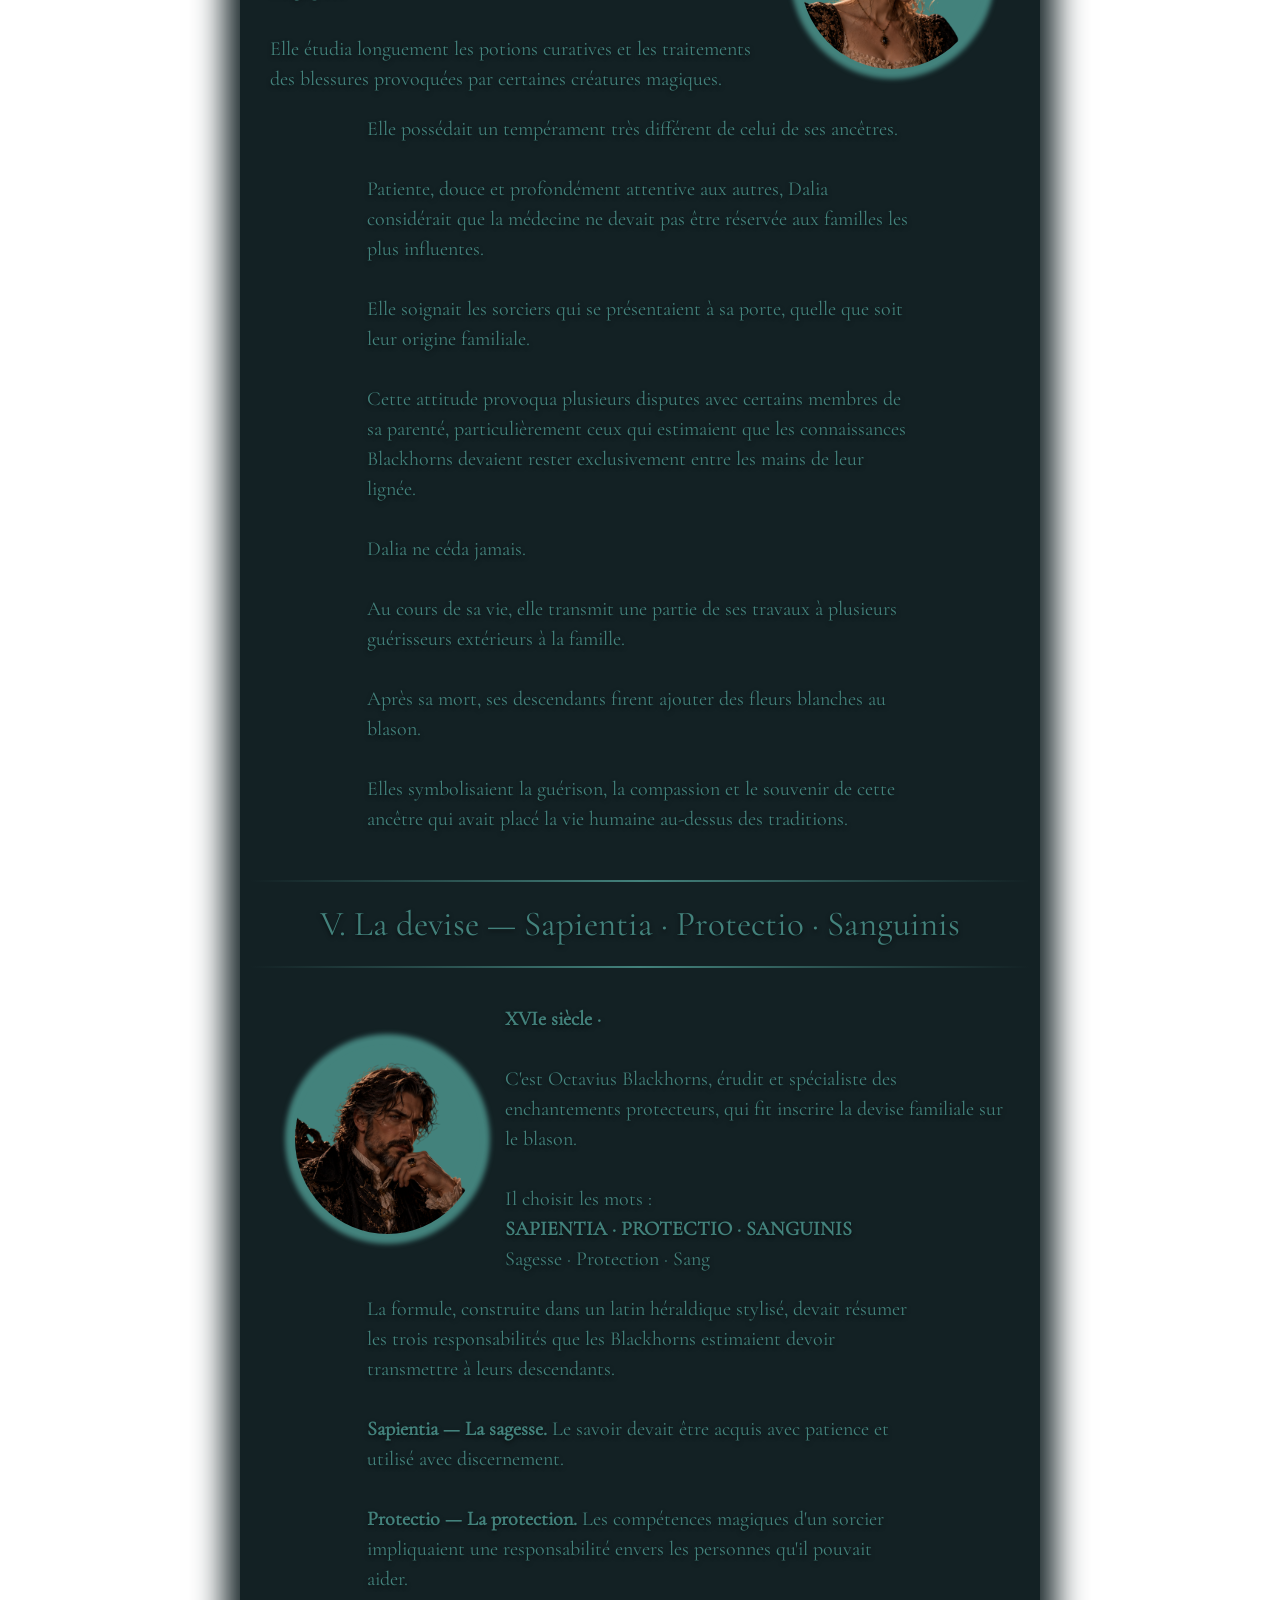
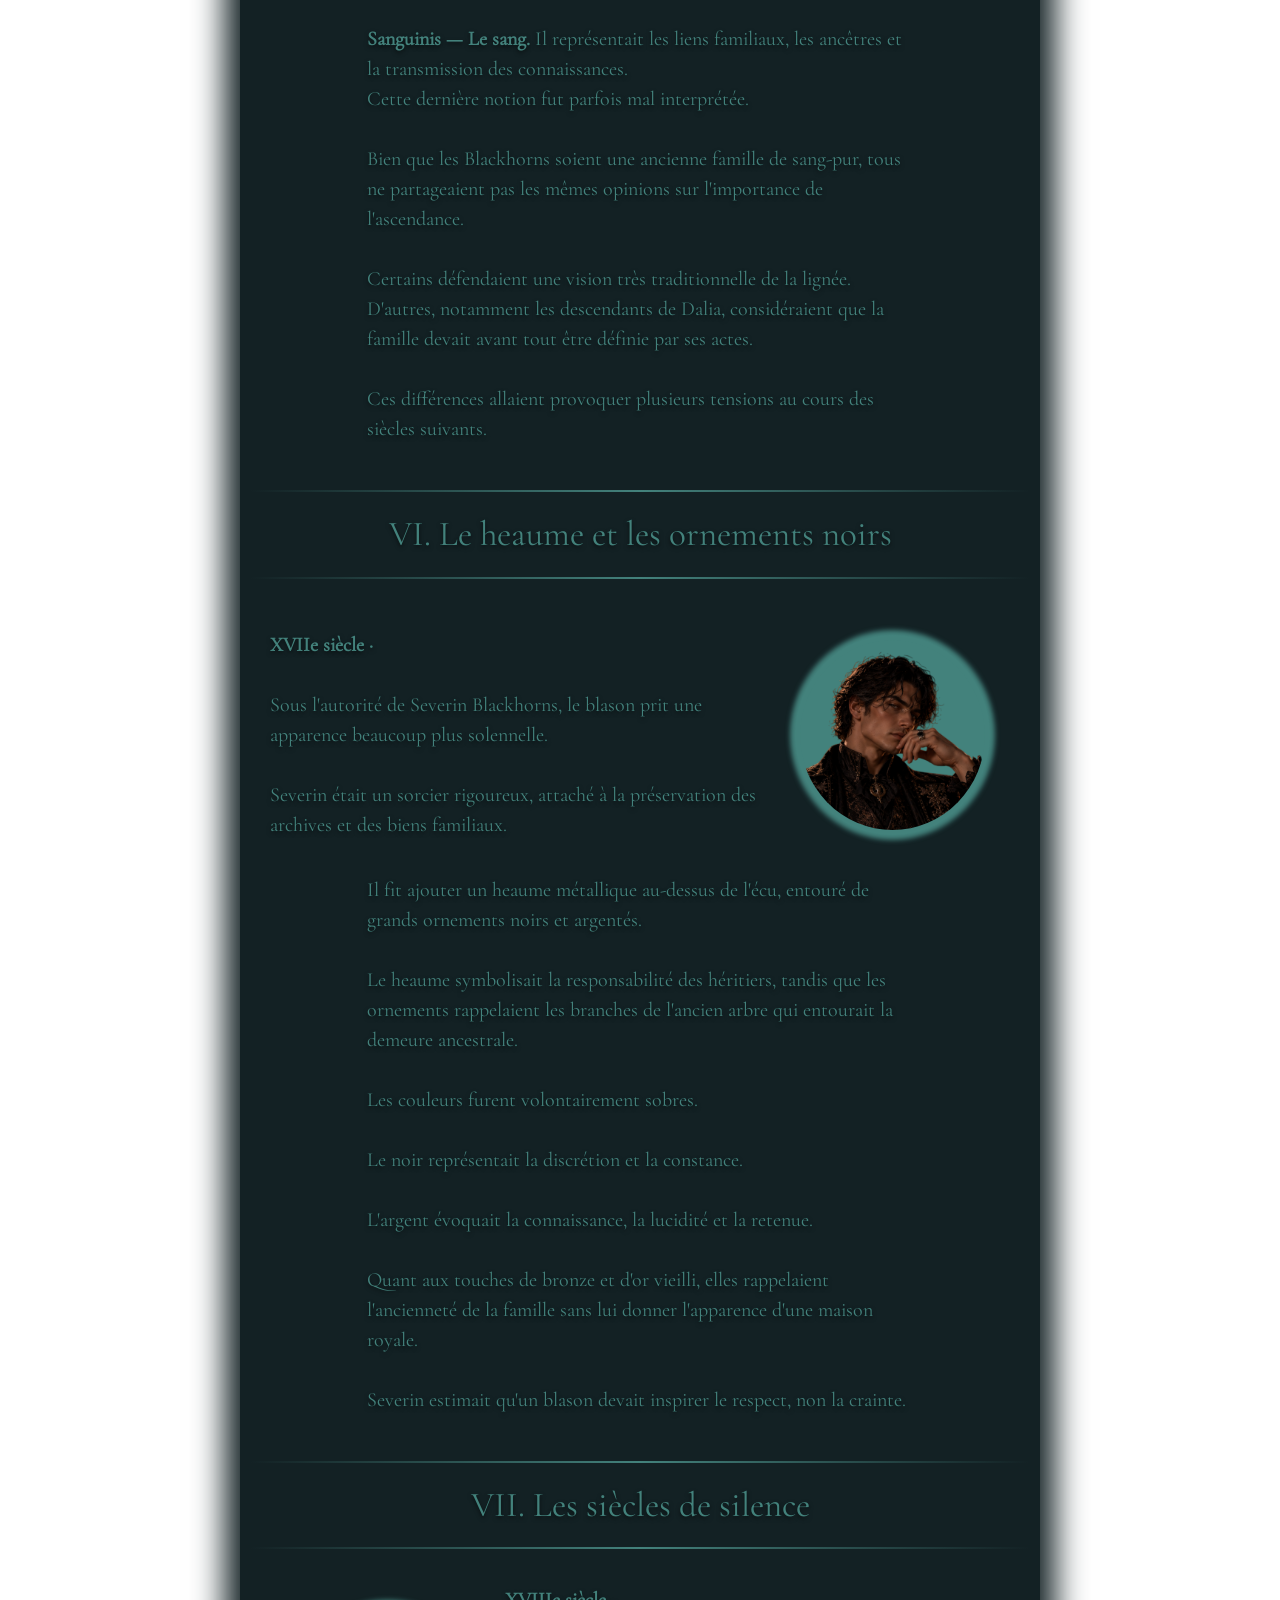
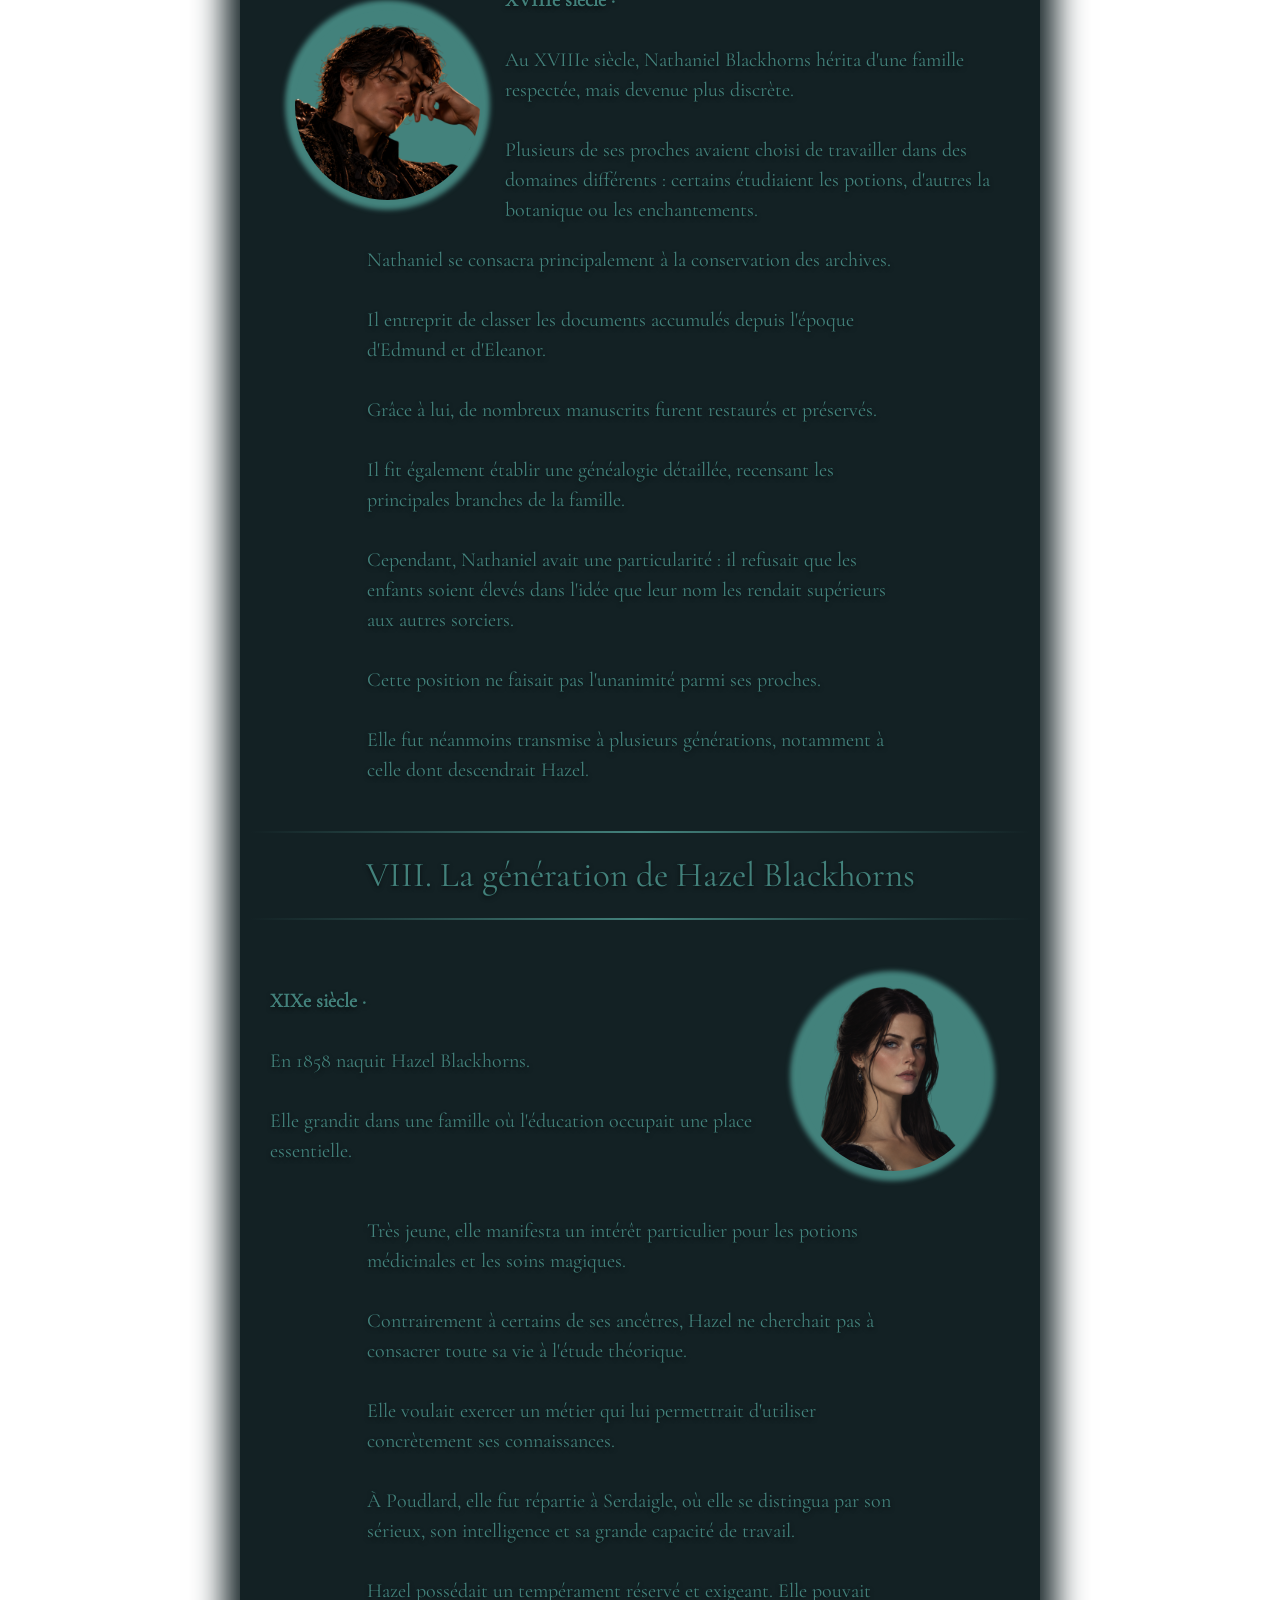
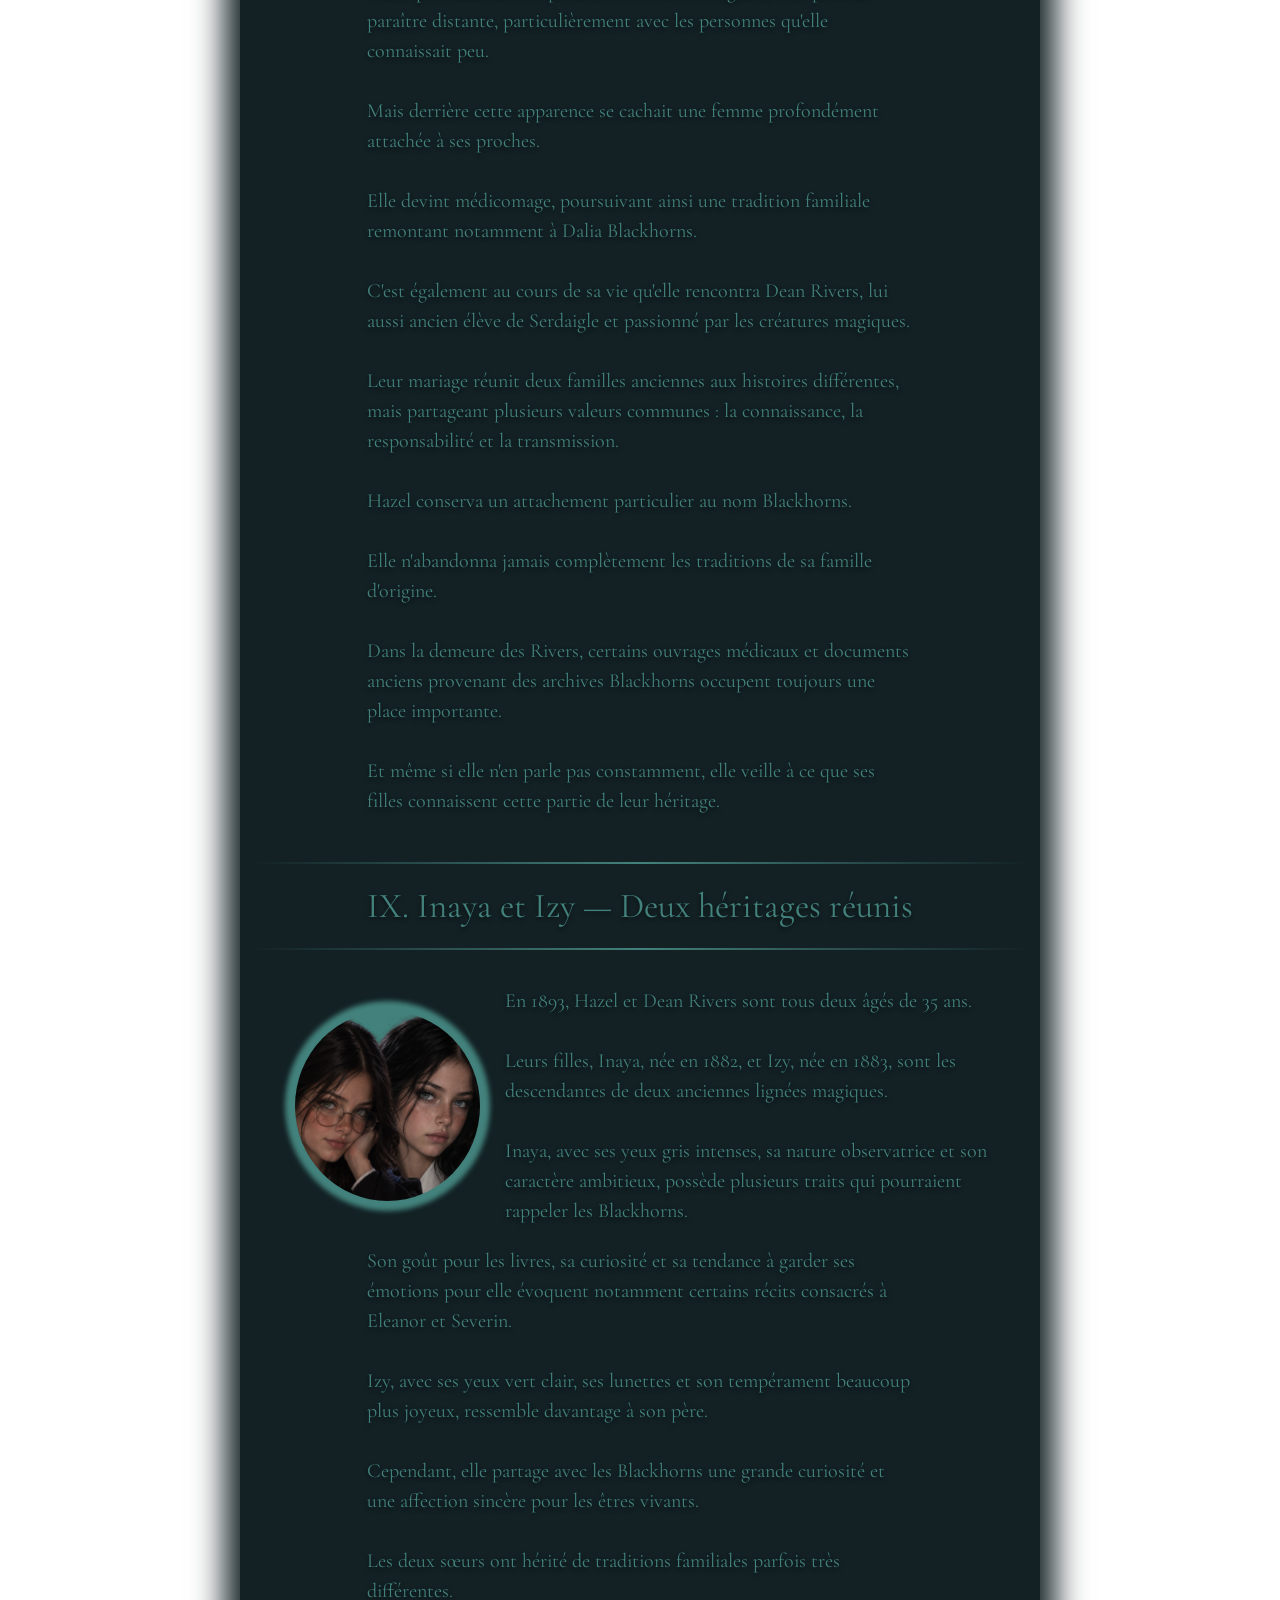
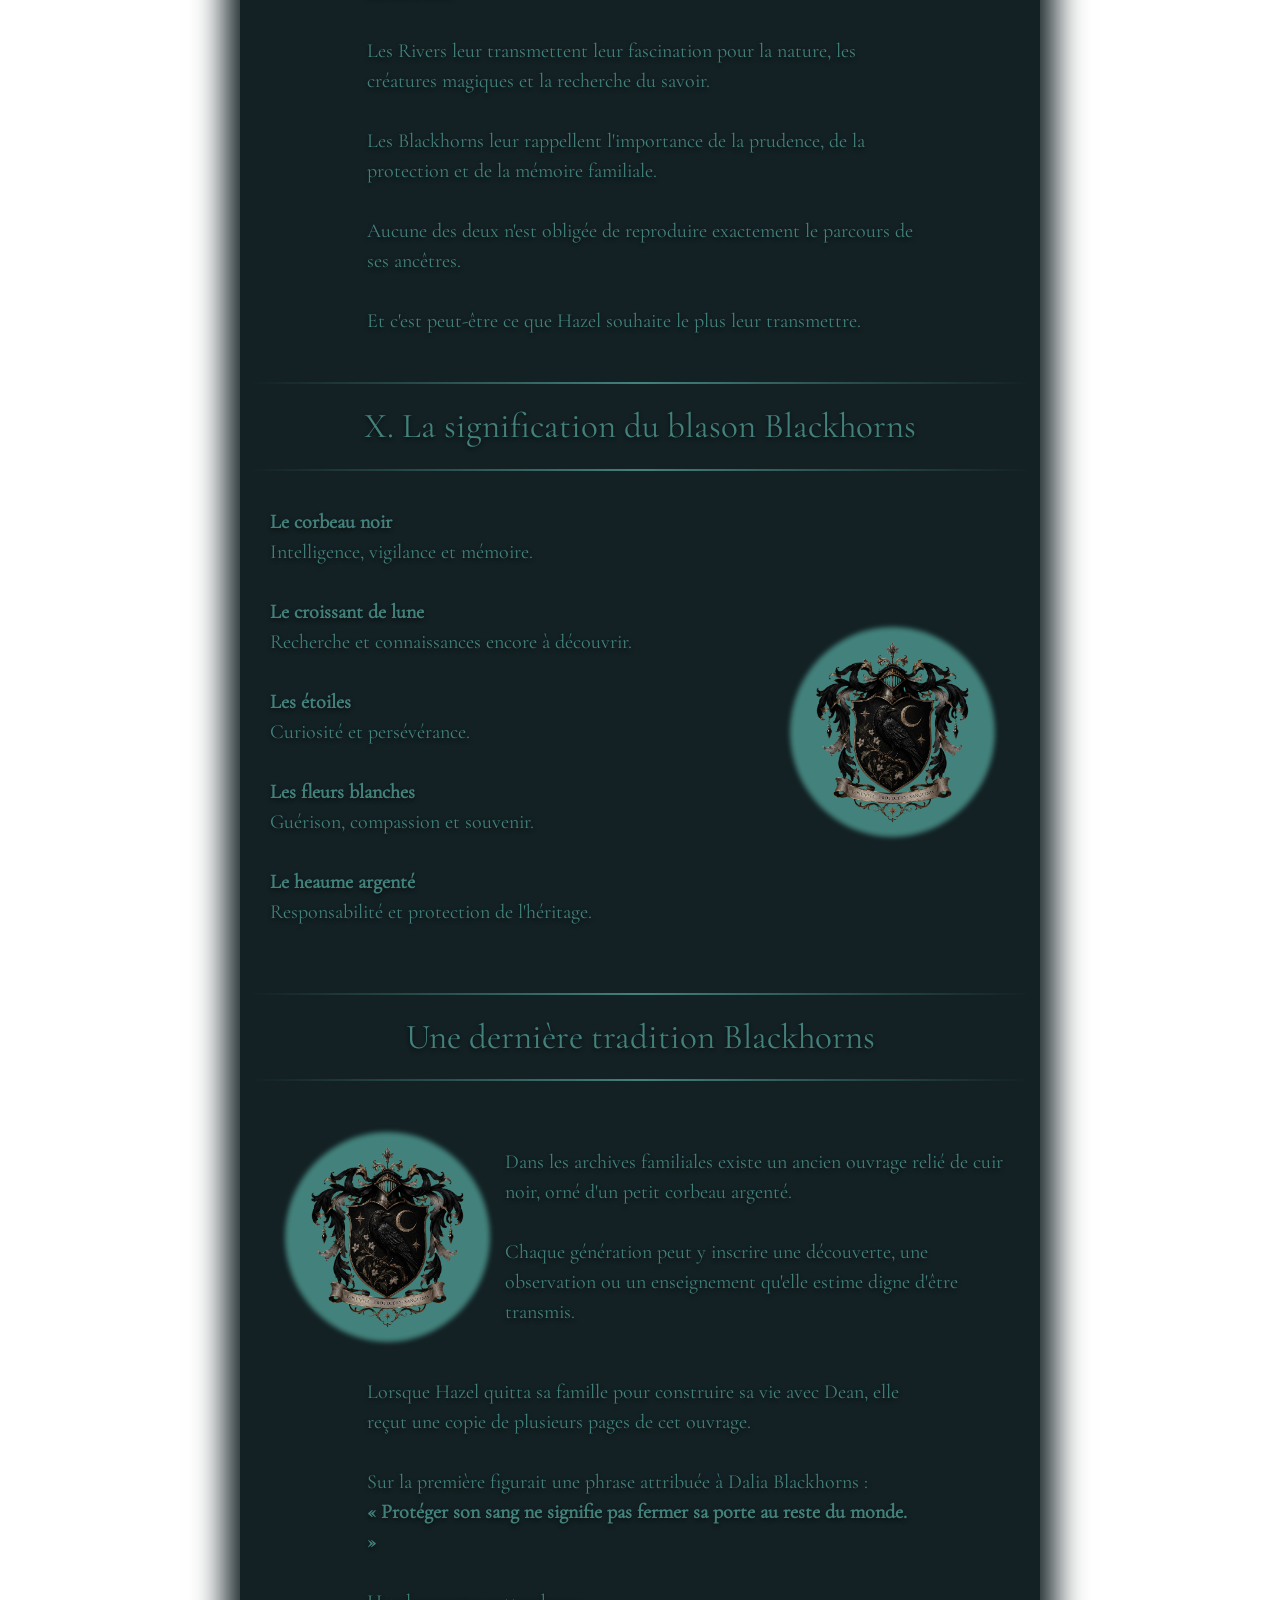
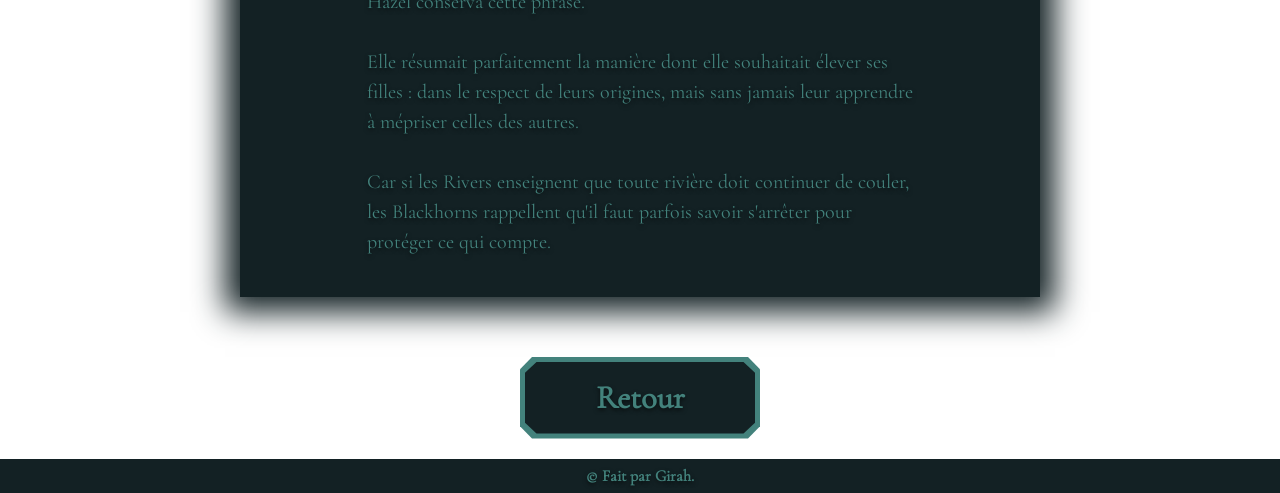
==== commit 4c3e4df5: "Correction espacement blackhorns" ====
--- a/pages/blackhorns.html
+++ b/pages/blackhorns.html
@@ -27,15 +27,13 @@
                 <div  class="cercle">
                     <img src="../img/embleme-blackhorns-petit.png" alt="Blason">
                 </div>
-                <div class="txt-para">
-                    <b>« Sapientia · Protectio · Sanguinis »</b>
+                <div class="txt-para"><b>« Sapientia · Protectio · Sanguinis »</b>
                     La sagesse, la protection et le sang.
                     
                     Dans les anciennes archives du monde sorcier britannique, certains noms étaient associés à la richesse, d'autres à la puissance ou à l'influence politique. Celui des Blackhorns évoquait quelque chose de différent : le savoir, le secret et la fidélité envers les siens. 
                 </div>
             </div>
-            <div class="txt-para">
-                    La famille Blackhorne, dont descend Hazel Blackhorns, devenue Hazel Rivers, appartient à ces anciennes lignées de sang-pur qui ont traversé les siècles sans chercher à attirer l'attention.
+            <div class="txt-para">La famille Blackhorne, dont descend Hazel Blackhorns, devenue Hazel Rivers, appartient à ces anciennes lignées de sang-pur qui ont traversé les siècles sans chercher à attirer l'attention.
 
                     Leur histoire est intimement liée à la médecine magique, à l'étude des enchantements protecteurs et à la conservation de connaissances parfois oubliées.
 
@@ -53,16 +51,14 @@
                 <div  class="cercle">
                     <img src="../img/blackhorns-edmund.png" alt="Edmund">
                 </div>
-                <div class="txt-para"> 
-                    <b>XIIe siècle ·</b>
+                <div class="txt-para"><b>XIIe siècle ·</b>
 
                     L'histoire connue de la famille commence avec Edmund Blackhorns, dans le nord de l'Angleterre.
                     
                     Edmund était un sorcier particulièrement instruit, issu d'une petite communauté magique installée près de vastes forêts.
                 </div> 
             </div>
-            <div class="txt-para"> 
-                    Contrairement à de nombreux sorciers de son époque, il ne s'intéressait ni aux duels ni à la recherche de prestige. Il préférait consacrer son temps à l'étude des plantes médicinales, des potions et des sorts de protection.
+            <div class="txt-para">Contrairement à de nombreux sorciers de son époque, il ne s'intéressait ni aux duels ni à la recherche de prestige. Il préférait consacrer son temps à l'étude des plantes médicinales, des potions et des sorts de protection.
                     
                     Son tempérament était réputé difficile. Silencieux, exigeant et peu démonstratif, il accordait rarement sa confiance. Cependant, ceux qui le connaissaient savaient qu'il était capable de prendre de grands risques pour protéger les personnes dont il avait la responsabilité.
                     
@@ -76,6 +72,7 @@
                     <b>« Le savoir n'a de valeur que lorsqu'il permet de préserver ce qui mérite de l'être. »</b>
                     
                     Cette conviction allait devenir le fondement de la philosophie Blackhorns.
+
             </div> 
 
             <hr class="gold-divider">
@@ -88,16 +85,14 @@
                 <div  class="cercle">
                     <img src="../img/blackhorns-alaric.png" alt="Alaric">
                 </div>
-                <div class="txt-para">
-                    <b>XIIIe siècle ·</b> 
+                <div class="txt-para"><b>XIIIe siècle ·</b> 
 
                     Le fils aîné d'Edmund, Alaric Blackhorns, hérita de la demeure familiale et de ses manuscrits.
 
                     Alaric était un sorcier méticuleux, passionné par l'étude des enchantements défensifs.
                 </div>
             </div>
-            <div class="txt-para">
-                    À cette époque, les relations entre les communautés sorcières et moldues étaient parfois tendues. La famille Blackhorns choisit donc de renforcer les protections de son domaine afin de préserver sa tranquillité et ses recherches.
+            <div class="txt-para">À cette époque, les relations entre les communautés sorcières et moldues étaient parfois tendues. La famille Blackhorns choisit donc de renforcer les protections de son domaine afin de préserver sa tranquillité et ses recherches.
 
                     Un corbeau noir avait pris l'habitude de se poser sur les branches d'un vieux chêne situé près de la demeure.
 
@@ -129,16 +124,14 @@
                 <div  class="cercle">
                     <img src="../img/blackhorns-eleanor.png" alt="Eleanor">
                 </div>
-                <div class="txt-para"> 
-                    <b>XIVe siècle ·</b>
+                <div class="txt-para"><b>XIVe siècle ·</b>
 
                     Plusieurs générations après Alaric naquit Eleanor Blackhorns, une sorcière dont les travaux allaient profondément marquer l'histoire familiale.
 
                     Eleanor s'intéressait à l'astronomie et à l'influence des cycles naturels sur certaines préparations magiques.
                 </div> 
             </div>
-            <div class="txt-para"> 
-                    Elle ne prétendait pas que la lune possédait des pouvoirs mystérieux capables de transformer n'importe quelle potion. Ses recherches portaient essentiellement sur les variations de propriétés de certaines plantes selon leur période de récolte et leurs conditions de conservation.
+            <div class="txt-para">Elle ne prétendait pas que la lune possédait des pouvoirs mystérieux capables de transformer n'importe quelle potion. Ses recherches portaient essentiellement sur les variations de propriétés de certaines plantes selon leur période de récolte et leurs conditions de conservation.
 
                     Elle était également connue pour son caractère indépendant.
 
@@ -162,16 +155,14 @@
                 <div  class="cercle">
                     <img src="../img/blackhorns-dalia.png" alt="Dalia">
                 </div>
-                <div class="txt-para">
-                    <b>XVe siècle ·</b> 
+                <div class="txt-para"><b>XVe siècle ·</b> 
 
                     Dalia Blackhorns fut l'une des premières membres de la famille à acquérir une réputation importante dans le domaine des soins magiques.
 
                     Elle étudia longuement les potions curatives et les traitements des blessures provoquées par certaines créatures magiques.
                 </div>
             </div>
-            <div class="txt-para">
-                   Elle possédait un tempérament très différent de celui de ses ancêtres.
+            <div class="txt-para">Elle possédait un tempérament très différent de celui de ses ancêtres.
 
                    Patiente, douce et profondément attentive aux autres, Dalia considérait que la médecine ne devait pas être réservée aux familles les plus influentes.
 
@@ -199,8 +190,7 @@
                 <div  class="cercle">
                     <img src="../img/blackhorns-octavius.png" alt="Octavius">
                 </div>
-                <div class="txt-para"> 
-                    <b>XVIe siècle · </b>
+                <div class="txt-para"><b>XVIe siècle · </b>
 
                     C'est Octavius Blackhorns, érudit et spécialiste des enchantements protecteurs, qui fit inscrire la devise familiale sur le blason.
                 
@@ -209,8 +199,7 @@
                     Sagesse · Protection · Sang
                 </div> 
             </div>
-            <div class="txt-para"> 
-                    La formule, construite dans un latin héraldique stylisé, devait résumer les trois responsabilités que les Blackhorns estimaient devoir transmettre à leurs descendants.
+            <div class="txt-para">La formule, construite dans un latin héraldique stylisé, devait résumer les trois responsabilités que les Blackhorns estimaient devoir transmettre à leurs descendants.
 
                     <b>Sapientia — La sagesse.</b> Le savoir devait être acquis avec patience et utilisé avec discernement.
 
@@ -237,16 +226,14 @@
                 <div  class="cercle">
                     <img src="../img/blackhorns-severin.png" alt="Severin">
                 </div>
-                <div class="txt-para">
-                    <b>XVIIe siècle · </b>
+                <div class="txt-para"><b>XVIIe siècle · </b>
 
                     Sous l'autorité de Severin Blackhorns, le blason prit une apparence beaucoup plus solennelle.
 
                     Severin était un sorcier rigoureux, attaché à la préservation des archives et des biens familiaux.
                 </div>
             </div>
-            <div class="txt-para">
-                   Il fit ajouter un heaume métallique au-dessus de l'écu, entouré de grands ornements noirs et argentés.
+            <div class="txt-para">Il fit ajouter un heaume métallique au-dessus de l'écu, entouré de grands ornements noirs et argentés.
 
                    Le heaume symbolisait la responsabilité des héritiers, tandis que les ornements rappelaient les branches de l'ancien arbre qui entourait la demeure ancestrale.
 
@@ -272,16 +259,14 @@
                 <div  class="cercle">
                     <img src="../img/blackhorns-nathaniel.png" alt="Nathaniel">
                 </div>
-                <div class="txt-para"> 
-                    <b>XVIIIe siècle ·</b>
+                <div class="txt-para"><b>XVIIIe siècle ·</b>
 
                     Au XVIIIe siècle, Nathaniel Blackhorns hérita d'une famille respectée, mais devenue plus discrète.
 
                     Plusieurs de ses proches avaient choisi de travailler dans des domaines différents : certains étudiaient les potions, d'autres la botanique ou les enchantements.
                 </div> 
             </div>
-            <div class="txt-para"> 
-                    Nathaniel se consacra principalement à la conservation des archives.
+            <div class="txt-para">Nathaniel se consacra principalement à la conservation des archives.
 
                     Il entreprit de classer les documents accumulés depuis l'époque d'Edmund et d'Eleanor.
 
@@ -307,16 +292,14 @@
                 <div  class="cercle">
                     <img src="../img/hazel.png" alt="Hazel">
                 </div>
-                <div class="txt-para">
-                    <b>XIXe siècle · </b>
+                <div class="txt-para"><b>XIXe siècle · </b>
 
                     En 1858 naquit Hazel Blackhorns.
 
                     Elle grandit dans une famille où l'éducation occupait une place essentielle.
                 </div>
             </div>
-            <div class="txt-para">
-                   Très jeune, elle manifesta un intérêt particulier pour les potions médicinales et les soins magiques.
+            <div class="txt-para">Très jeune, elle manifesta un intérêt particulier pour les potions médicinales et les soins magiques.
 
                    Contrairement à certains de ses ancêtres, Hazel ne cherchait pas à consacrer toute sa vie à l'étude théorique.
 
@@ -354,16 +337,14 @@
                 <div  class="cercle">
                     <img src="../img/inizy.png" alt="Inaya et Izy">
                 </div>
-                <div class="txt-para"> 
-                    En 1893, Hazel et Dean Rivers sont tous deux âgés de 35 ans.
+                <div class="txt-para">En 1893, Hazel et Dean Rivers sont tous deux âgés de 35 ans.
 
                     Leurs filles, Inaya, née en 1882, et Izy, née en 1883, sont les descendantes de deux anciennes lignées magiques.
 
                     Inaya, avec ses yeux gris intenses, sa nature observatrice et son caractère ambitieux, possède plusieurs traits qui pourraient rappeler les Blackhorns.
                 </div> 
             </div>
-            <div class="txt-para"> 
-                    Son goût pour les livres, sa curiosité et sa tendance à garder ses émotions pour elle évoquent notamment certains récits consacrés à Eleanor et Severin.
+            <div class="txt-para">Son goût pour les livres, sa curiosité et sa tendance à garder ses émotions pour elle évoquent notamment certains récits consacrés à Eleanor et Severin.
 
                     Izy, avec ses yeux vert clair, ses lunettes et son tempérament beaucoup plus joyeux, ressemble davantage à son père.
 
@@ -391,8 +372,7 @@
                 <div  class="cercle">
                     <img src="../img/embleme-blackhorns-petit.png" alt="Emblème Blackhorns">
                 </div>
-                <div class="txt-para">
-                    <b>Le corbeau noir</b>
+                <div class="txt-para"><b>Le corbeau noir</b>
                     Intelligence, vigilance et mémoire.
 
                     <b>Le croissant de lune</b>
@@ -420,14 +400,12 @@
                 <div  class="cercle">
                     <img src="../img/embleme-blackhorns-petit.png" alt="Emblème Blackhorns">
                 </div>
-                <div class="txt-para"> 
-                    Dans les archives familiales existe un ancien ouvrage relié de cuir noir, orné d'un petit corbeau argenté.
+                <div class="txt-para">Dans les archives familiales existe un ancien ouvrage relié de cuir noir, orné d'un petit corbeau argenté.
 
                     Chaque génération peut y inscrire une découverte, une observation ou un enseignement qu'elle estime digne d'être transmis.
                 </div> 
             </div>
-            <div class="txt-para"> 
-                    Lorsque Hazel quitta sa famille pour construire sa vie avec Dean, elle reçut une copie de plusieurs pages de cet ouvrage.
+            <div class="txt-para">Lorsque Hazel quitta sa famille pour construire sa vie avec Dean, elle reçut une copie de plusieurs pages de cet ouvrage.
 
                     Sur la première figurait une phrase attribuée à Dalia Blackhorns :
                     <b>« Protéger son sang ne signifie pas fermer sa porte au reste du monde. »</b>
